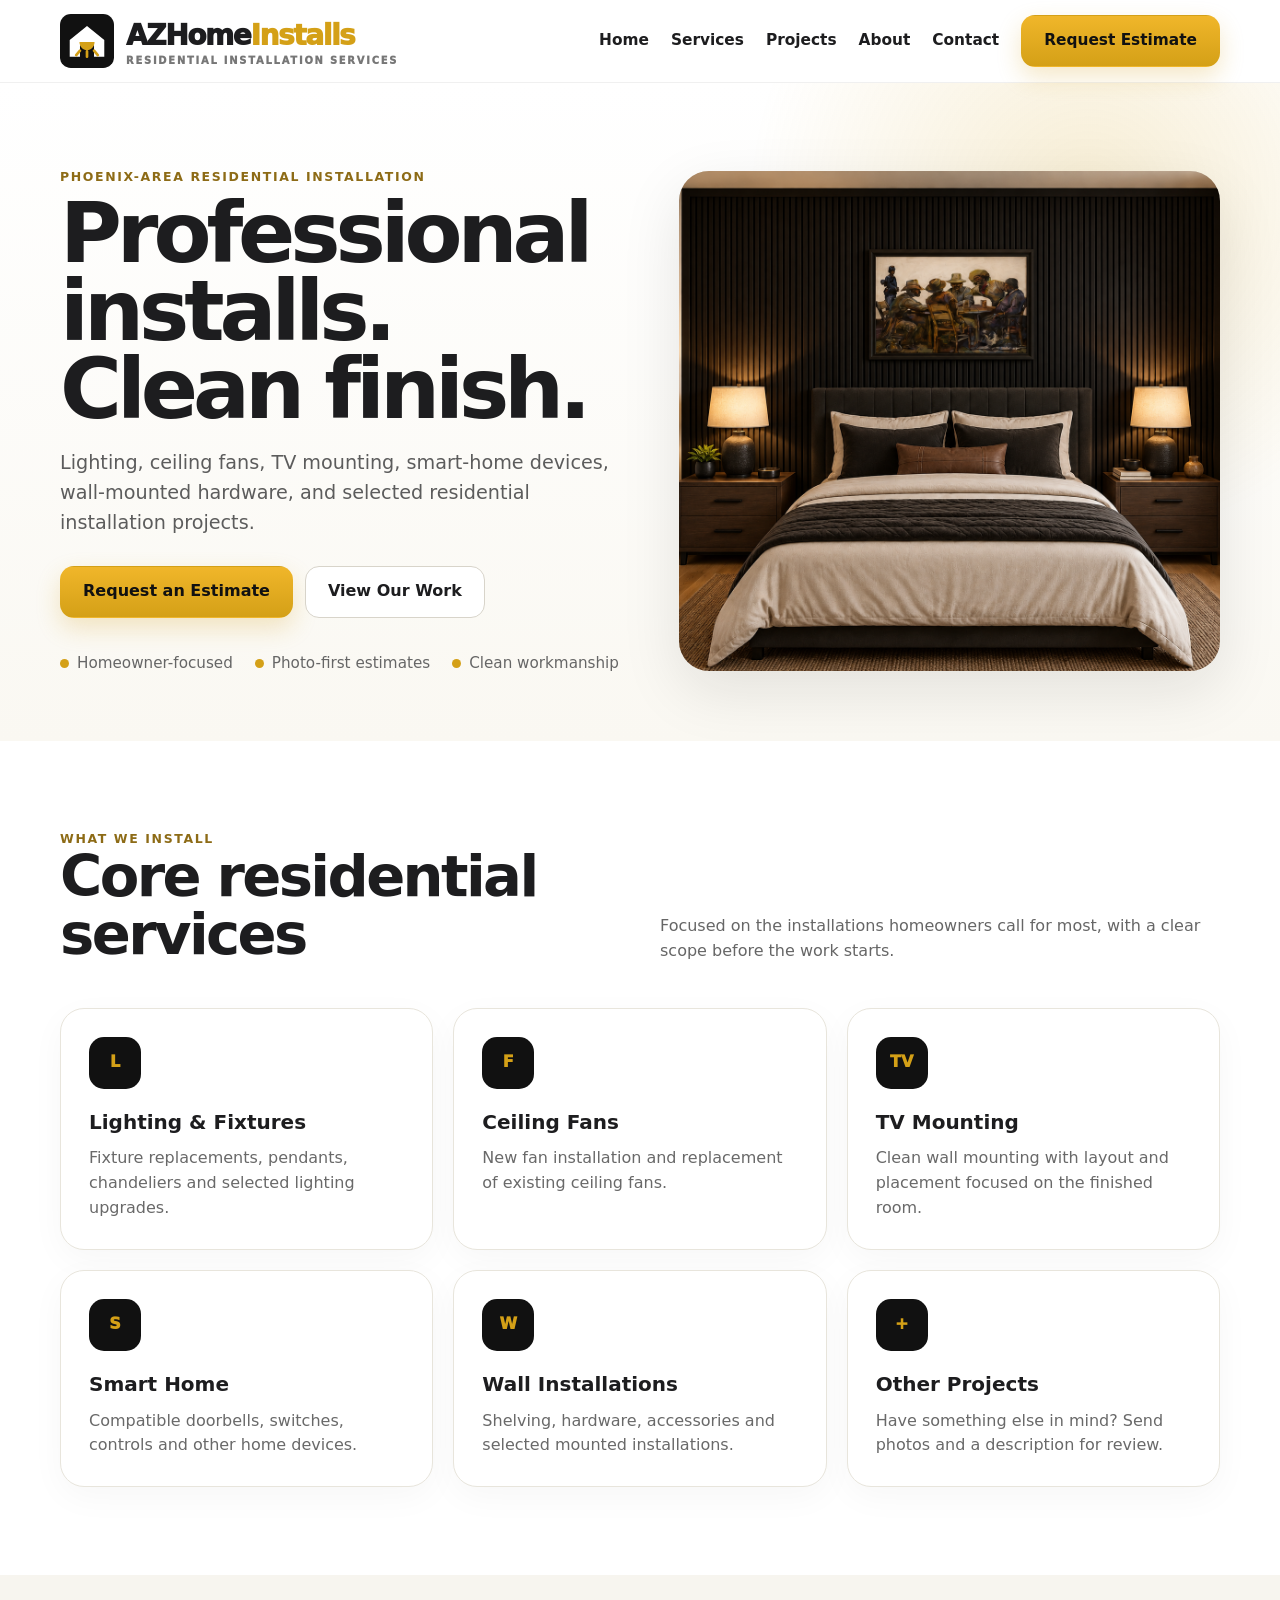
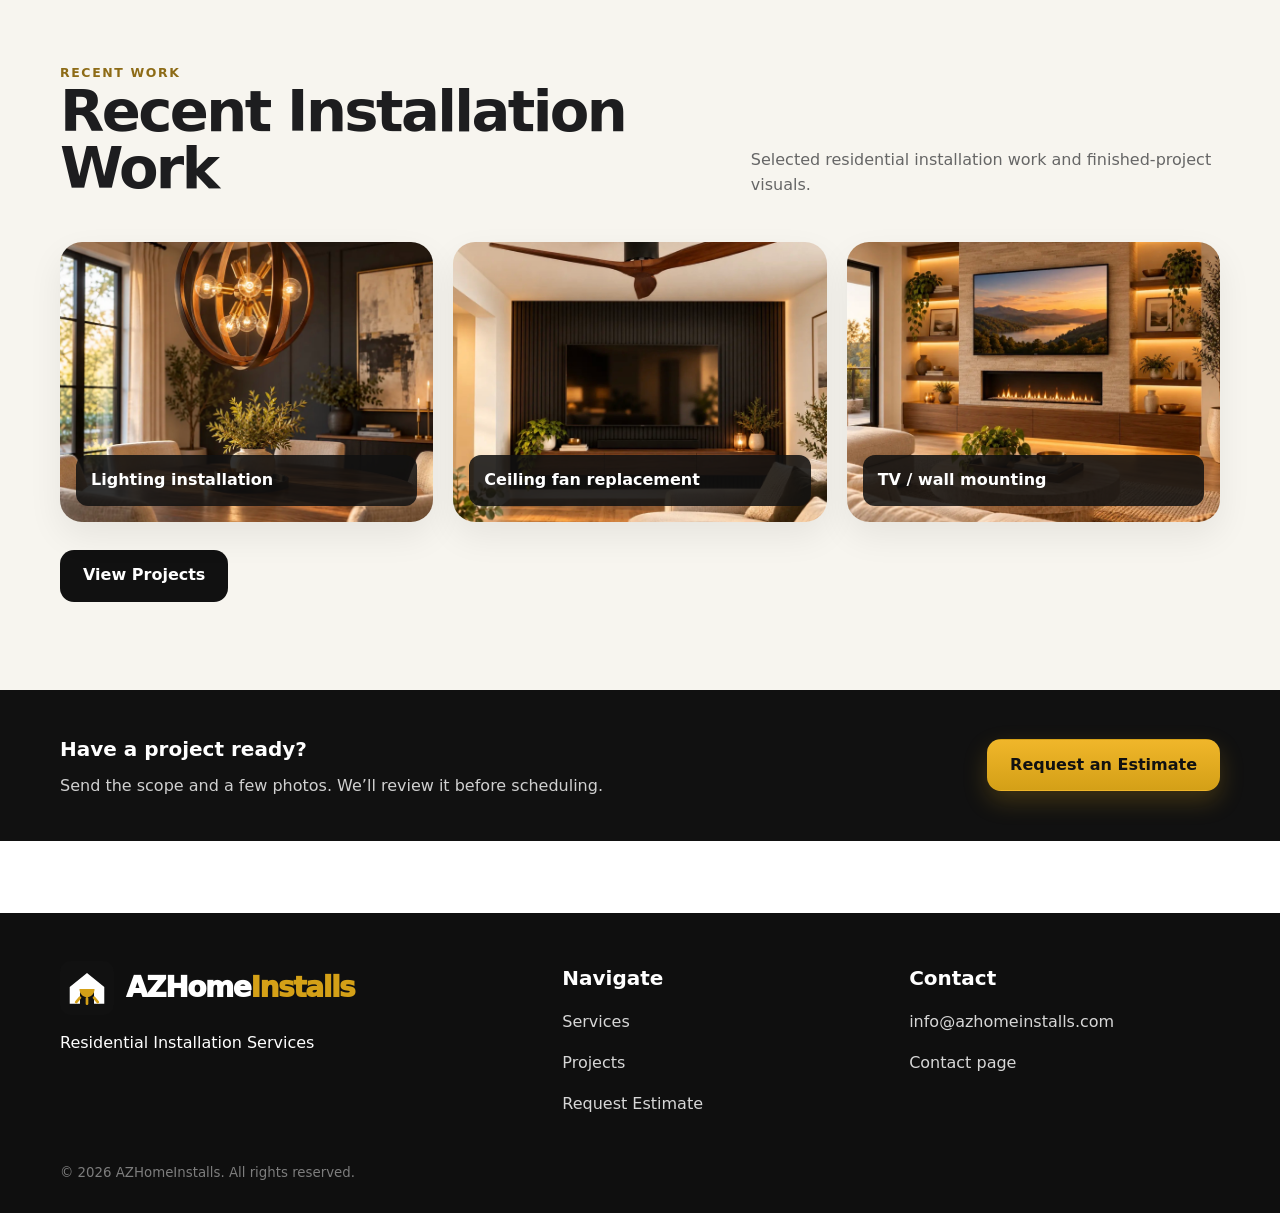
==== index.html @ bbfa2167 "Add social sharing metadata to index.html" ====
<!doctype html><html lang="en"><head><base href="/"><meta charset="utf-8"><meta name="viewport" content="width=device-width,initial-scale=1"><meta name="theme-color" content="#111111"><title>AZHomeInstalls | Residential Installation Services</title><meta name="description" content="Professional residential installation services in the Phoenix area, including lighting, ceiling fans, TV mounting, smart-home devices, wall-mounted hardware, and selected home upgrades."><link rel="canonical" href="https://azhomeinstalls.com/"><link rel="icon" href="assets/icon.svg" type="image/svg+xml"><link rel="stylesheet" href="css/style.css"><meta property="og:site_name" content="AZHomeInstalls"><meta property="og:type" content="website"><meta property="og:title" content="AZHomeInstalls | Residential Installation Services"><meta property="og:description" content="Professional residential installation services in the Phoenix area, including lighting, ceiling fans, TV mounting, smart-home devices, wall-mounted hardware, and selected home upgrades."><meta property="og:url" content="https://azhomeinstalls.com/"><meta property="og:image" content="https://self-defi.github.io/AZHomeInstalls/assets/brand-share.png"><meta property="og:image:secure_url" content="https://self-defi.github.io/AZHomeInstalls/assets/brand-share.png"><meta property="og:image:type" content="image/png"><meta property="og:image:width" content="1200"><meta property="og:image:height" content="630"><meta property="og:image:alt" content="AZHomeInstalls residential installation services"><meta name="twitter:card" content="summary_large_image"><meta name="twitter:title" content="AZHomeInstalls | Residential Installation Services"><meta name="twitter:description" content="Professional residential installation services in the Phoenix area, including lighting, ceiling fans, TV mounting, smart-home devices, wall-mounted hardware, and selected home upgrades."><meta name="twitter:image" content="https://self-defi.github.io/AZHomeInstalls/assets/brand-share.png"><meta name="twitter:image:alt" content="AZHomeInstalls residential installation services"></head><body><header class="site-header"><div class="container nav"><a class="brand" href=""><img src="assets/icon.svg" alt=""><span>AZHome<span class="gold">Installs</span><small class="brand-sub">Residential Installation Services</small></span></a><nav class="nav-links"><a href="">Home</a><a href="services/">Services</a><a href="projects/">Projects</a><a href="about/">About</a><a href="contact/">Contact</a><a class="btn btn-primary" href="estimate/">Request Estimate</a></nav><a class="mobile-menu" href="go/">MENU</a></div></header><main>
<section class="hero"><div class="container hero-grid"><div><div class="eyebrow">Phoenix-area residential installation</div><h1>Professional installs. Clean finish.</h1><p class="lead">Lighting, ceiling fans, TV mounting, smart-home devices, wall-mounted hardware, and selected residential installation projects.</p><div class="hero-actions"><a class="btn btn-primary" href="estimate/">Request an Estimate</a><a class="btn btn-outline" href="projects/">View Our Work</a></div><div class="trust-row"><span class="trust-item"><span class="trust-dot"></span>Homeowner-focused</span><span class="trust-item"><span class="trust-dot"></span>Photo-first estimates</span><span class="trust-item"><span class="trust-dot"></span>Clean workmanship</span></div></div><div class="hero-photo-wrap"><img class="hero-photo" src="assets/hero-bedroom.png" alt="Remodeled bedroom by AZHomeInstalls"></div></div></section>
<section class="section"><div class="container"><div class="section-head"><div><div class="eyebrow">What we install</div><h2>Core residential services</h2></div><p>Focused on the installations homeowners call for most, with a clear scope before the work starts.</p></div><div class="grid-3"><div class="card"><div class="service-icon">L</div><h3>Lighting & Fixtures</h3><p>Fixture replacements, pendants, chandeliers and selected lighting upgrades.</p></div><div class="card"><div class="service-icon">F</div><h3>Ceiling Fans</h3><p>New fan installation and replacement of existing ceiling fans.</p></div><div class="card"><div class="service-icon">TV</div><h3>TV Mounting</h3><p>Clean wall mounting with layout and placement focused on the finished room.</p></div><div class="card"><div class="service-icon">S</div><h3>Smart Home</h3><p>Compatible doorbells, switches, controls and other home devices.</p></div><div class="card"><div class="service-icon">W</div><h3>Wall Installations</h3><p>Shelving, hardware, accessories and selected mounted installations.</p></div><div class="card"><div class="service-icon">+</div><h3>Other Projects</h3><p>Have something else in mind? Send photos and a description for review.</p></div></div></div></section>
<section class="section section-soft"><div class="container"><div class="section-head"><div><div class="eyebrow">Recent work</div><h2>Recent Installation Work</h2></div><p>Selected residential installation work and finished-project visuals.</p></div><div class="project-grid"><div class="project project-lighting" data-label="Lighting installation"></div><div class="project project-fan" data-label="Ceiling fan replacement"></div><div class="project project-tv" data-label="TV / wall mounting"></div></div><div class="hero-actions"><a class="btn btn-dark" href="projects/">View Projects</a></div></div></section>
<section class="band"><div class="container band-row"><div><h3>Have a project ready?</h3><p>Send the scope and a few photos. We’ll review it before scheduling.</p></div><a class="btn btn-primary" href="estimate/">Request an Estimate</a></div></section></main><footer class="footer"><div class="container"><div class="footer-grid"><div><div class="brand"><img src="assets/icon.svg" alt=""><span>AZHome<span class="gold">Installs</span></span></div><p>Residential Installation Services</p></div><div><h3>Navigate</h3><p><a href="services/">Services</a></p><p><a href="projects/">Projects</a></p><p><a href="estimate/">Request Estimate</a></p></div><div><h3>Contact</h3><p><a href="mailto:info@azhomeinstalls.com">info@azhomeinstalls.com</a></p><p><a href="contact/">Contact page</a></p></div></div><small>© <span data-year></span> AZHomeInstalls. All rights reserved.</small></div></footer><script src="js/main.js"></script></body></html>
---- css/style.css ----
:root{
  --black:#111111;--gold:#D4A017;--gold2:#F0B62A;--white:#fff;--ink:#1d1d1f;--muted:#676767;--line:#e8e5dc;--soft:#f7f5ef;
  --shadow:0 20px 60px rgba(17,17,17,.10);--radius:24px
}
*{box-sizing:border-box}
html{scroll-behavior:smooth}
body{margin:0;font-family:Inter,ui-sans-serif,system-ui,-apple-system,BlinkMacSystemFont,"Segoe UI",sans-serif;color:var(--ink);background:#fff;line-height:1.55}
a{text-decoration:none;color:inherit}img{max-width:100%;display:block}.container{width:min(1160px,calc(100% - 36px));margin:auto}
.site-header{position:sticky;top:0;z-index:50;background:rgba(255,255,255,.94);backdrop-filter:blur(16px);border-bottom:1px solid rgba(0,0,0,.06)}
.nav{min-height:82px;display:flex;align-items:center;justify-content:space-between;gap:24px}
.brand{display:flex;align-items:center;gap:12px;font-weight:950;font-size:1.75rem;letter-spacing:-.05em}
.brand img{width:54px;height:54px}.gold{color:var(--gold)}
.brand-sub{display:block;font-size:.62rem;letter-spacing:.18em;text-transform:uppercase;color:#777;margin-top:-4px}
.nav-links{display:flex;align-items:center;gap:22px;font-weight:750;font-size:.96rem}
.nav-links a{transition:.18s ease}.nav-links a:hover{color:#9c7410}
.btn{display:inline-flex;align-items:center;justify-content:center;gap:8px;min-height:52px;padding:0 22px;border-radius:14px;font-weight:850;border:1px solid transparent;transition:.2s ease}
.btn:hover{transform:translateY(-1px)}.btn-primary{background:linear-gradient(180deg,var(--gold2),var(--gold));color:#111;box-shadow:0 10px 25px rgba(212,160,23,.24)}
.btn-dark{background:#111;color:#fff}.btn-outline{border-color:#d8d4ca;background:#fff}.mobile-menu{display:none;font-weight:900}
.hero{padding:84px 0 66px;overflow:hidden;background:
radial-gradient(circle at 85% 18%,rgba(212,160,23,.18),transparent 28%),
linear-gradient(180deg,#fff 0%,#faf8f2 100%)}
.hero-grid{display:grid;grid-template-columns:1.02fr .98fr;gap:56px;align-items:center}
.eyebrow{font-weight:900;letter-spacing:.13em;text-transform:uppercase;color:#8d6b16;font-size:.78rem}
h1{font-size:clamp(3rem,6.6vw,6rem);line-height:.92;letter-spacing:-.06em;margin:.55rem 0 1.25rem}
h2{font-size:clamp(2rem,4.5vw,3.6rem);line-height:1;letter-spacing:-.045em;margin:0 0 1rem}
h3{font-size:1.25rem;margin:.15rem 0 .55rem}
.lead{font-size:1.2rem;color:#5c5c5c;max-width:670px}
.hero-actions{display:flex;gap:12px;flex-wrap:wrap;margin-top:28px}
.trust-row{display:flex;gap:22px;flex-wrap:wrap;margin-top:34px;color:#666;font-size:.95rem}
.trust-item{display:flex;gap:8px;align-items:center}.trust-dot{width:9px;height:9px;border-radius:50%;background:var(--gold)}

.section{padding:88px 0}.section-soft{background:var(--soft)}
.section-head{display:flex;justify-content:space-between;align-items:end;gap:30px;margin-bottom:28px}.section-head p{max-width:560px;color:#666}
.grid-3{display:grid;grid-template-columns:repeat(3,1fr);gap:20px}
.card{border:1px solid var(--line);border-radius:var(--radius);padding:28px;background:#fff;box-shadow:0 10px 35px rgba(0,0,0,.035);transition:.2s ease}
.card:hover{transform:translateY(-3px);box-shadow:0 16px 40px rgba(0,0,0,.07)}.card p{color:#696969;margin:.2rem 0 0}
.service-icon{width:52px;height:52px;border-radius:15px;background:#111;color:var(--gold);display:grid;place-items:center;font-size:1rem;font-weight:950;margin-bottom:18px}
.project-grid{display:grid;grid-template-columns:repeat(3,1fr);gap:20px}
.project{aspect-ratio:4/3;border-radius:22px;overflow:hidden;position:relative;background:linear-gradient(145deg,#ddd8ca,#bdb7a7);background-size:cover;background-position:center;box-shadow:0 14px 35px rgba(0,0,0,.07)}

.project:after{content:attr(data-label);position:absolute;left:16px;right:16px;bottom:16px;background:rgba(17,17,17,.86);color:#fff;padding:13px 15px;border-radius:12px;font-weight:850}
.band{background:#111;color:#fff;padding:42px 0}.band-row{display:flex;align-items:center;justify-content:space-between;gap:20px}.band p{color:#d0d0d0;margin:.3rem 0 0}
.page-hero{padding:68px 0 46px;background:linear-gradient(180deg,#faf8f2,#fff)}.page-hero h1{font-size:clamp(2.7rem,5.6vw,5rem)}
.split{display:grid;grid-template-columns:1fr 1fr;gap:44px}
.form{display:grid;grid-template-columns:1fr 1fr;gap:16px}.form .full{grid-column:1/-1}
label{font-weight:800}input,select,textarea{width:100%;margin-top:7px;border:1px solid #d9d5cc;border-radius:13px;padding:14px 15px;font:inherit;background:#fff}
textarea{min-height:150px}.form-note{font-size:.9rem;color:#777}
.footer{background:#0f0f0f;color:#fff;padding:48px 0 30px;margin-top:72px}.footer-grid{display:grid;grid-template-columns:1.2fr .8fr .8fr;gap:36px}.footer a{color:#d7d7d7}.footer small{display:block;color:#7d7d7d;margin-top:30px}
.qr-shell{min-height:100vh;background:radial-gradient(circle at top,#2a2416,#111 46%);color:#fff;padding:34px 0}.qr-card{width:min(560px,calc(100% - 28px));margin:auto;background:#fff;color:#111;border-radius:28px;padding:28px;box-shadow:0 26px 80px rgba(0,0,0,.3)}
.qr-card h1{font-size:2.25rem;line-height:1.02;text-align:center;margin-bottom:.6rem}.qr-card .lead{text-align:center;font-size:1rem}.qr-actions{display:grid;gap:12px;margin-top:24px}.qr-actions a{min-height:60px}
@media(max-width:900px){.nav-links{display:none}.mobile-menu{display:block}.hero-grid,.split,.footer-grid{grid-template-columns:1fr}.grid-3,.project-grid{grid-template-columns:1fr 1fr}.hero{padding-top:48px}.hero-visual{min-height:390px}.section-head{display:block}}
@media(max-width:580px){.grid-3,.project-grid,.form{grid-template-columns:1fr}.form .full{grid-column:auto}.container{width:min(100% - 22px,1160px)}.nav{min-height:70px}.brand{font-size:1.28rem}.brand img{width:44px;height:44px}.hero{padding:42px 0}.hero-visual{min-height:340px}.section{padding:60px 0}.band-row{flex-direction:column;align-items:flex-start}.hero-actions .btn{width:100%}}
.project.project-lighting{background-image:url("../assets/projects/lighting-fixture.png")}
.project.project-fan{background-image:url("../assets/projects/ceiling-fan.jpg")}
.project.project-tv{background-image:url("../assets/projects/tv-wall-mount.jpg")}
.project.project-smart{background-image:url("../assets/projects/smart-home.jpg")}
.project.project-hardware{background-image:url("../assets/projects/hardware-installation.png")}
.project.project-residential{background-image:url("../assets/projects/residential-upgrade.png")}

.hero-photo-wrap{min-height:500px;border-radius:30px;overflow:hidden;box-shadow:var(--shadow);background:#e9e4d9}
.hero-photo{width:100%;height:100%;min-height:500px;object-fit:cover;object-position:center;display:block}
@media(max-width:900px){.hero-photo-wrap,.hero-photo{min-height:390px}}
@media(max-width:580px){.hero-photo-wrap,.hero-photo{min-height:320px}.hero-photo{object-position:center 42%}}

.form-status{margin-top:14px;font-weight:750;min-height:1.5em}
.form-status.success{color:#246b3a}
.form-status.error{color:#a02b2b}
button:disabled{opacity:.65;cursor:not-allowed;transform:none!important}
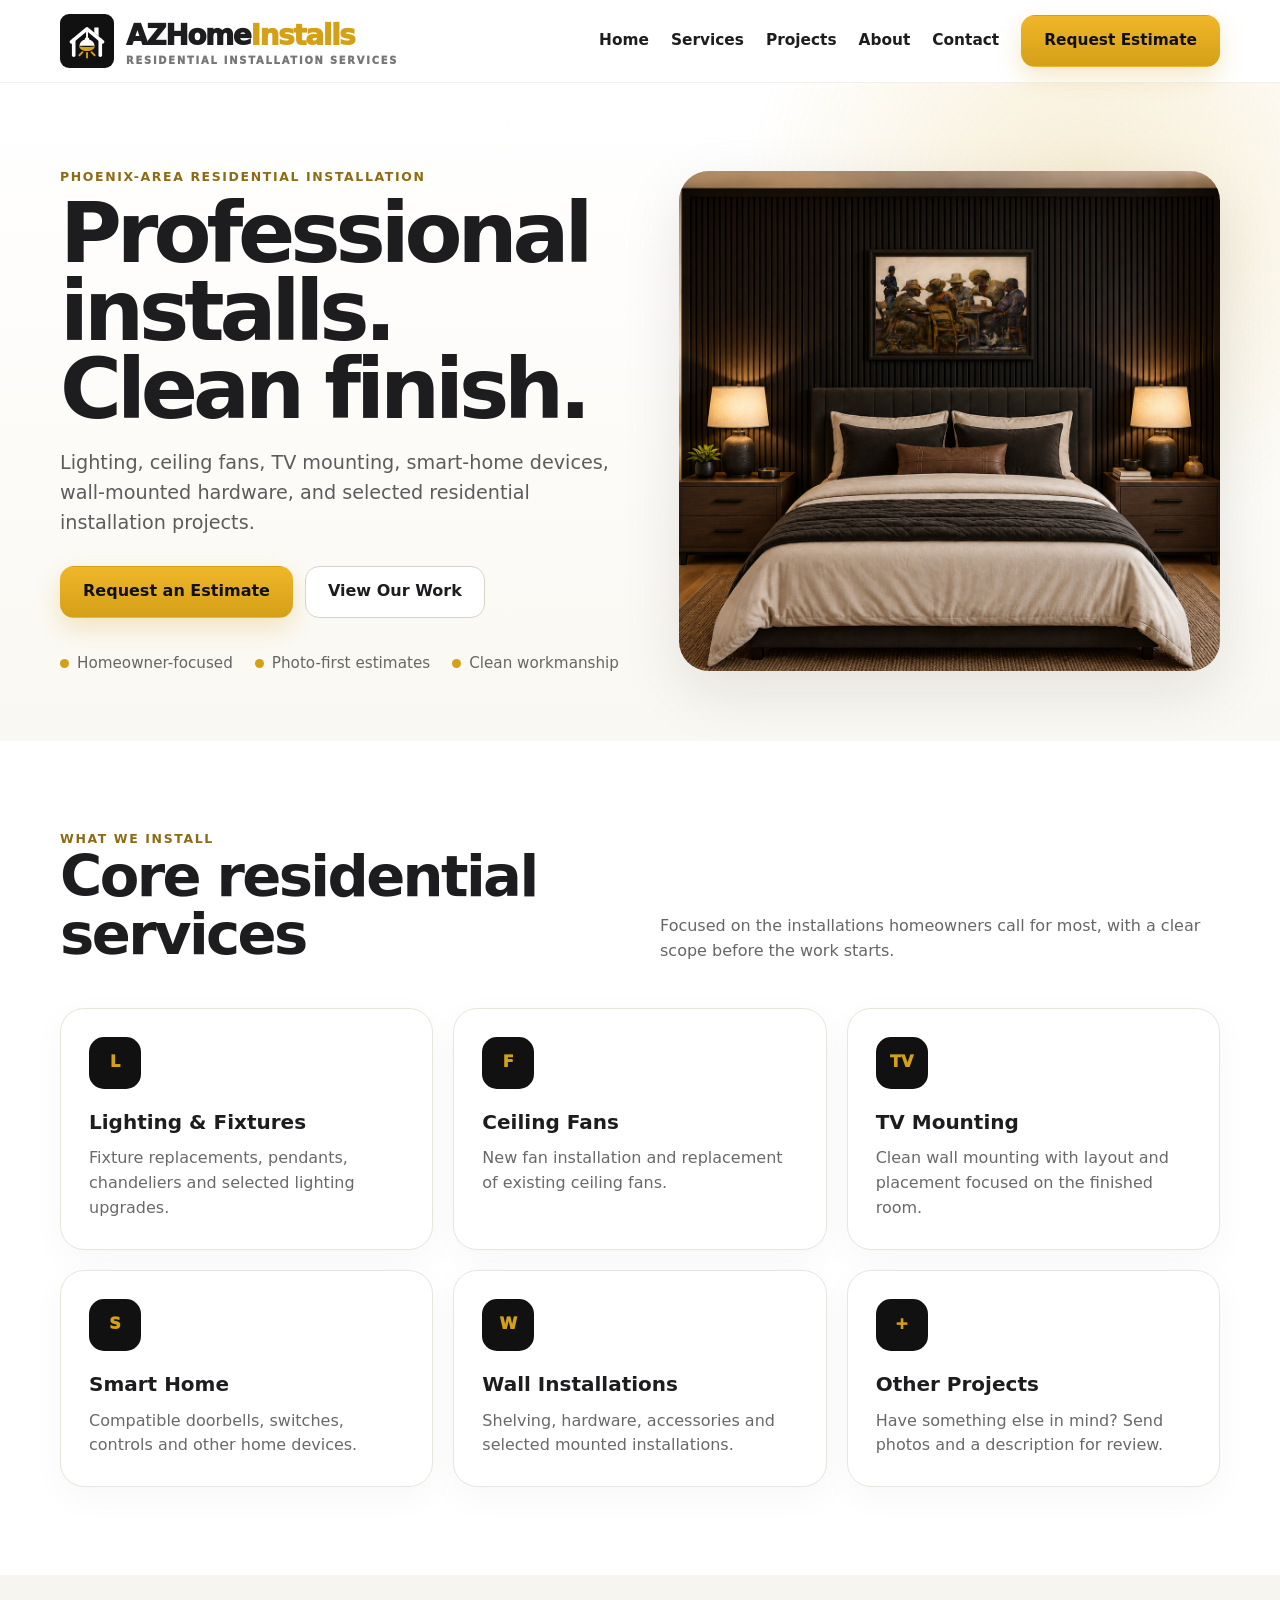
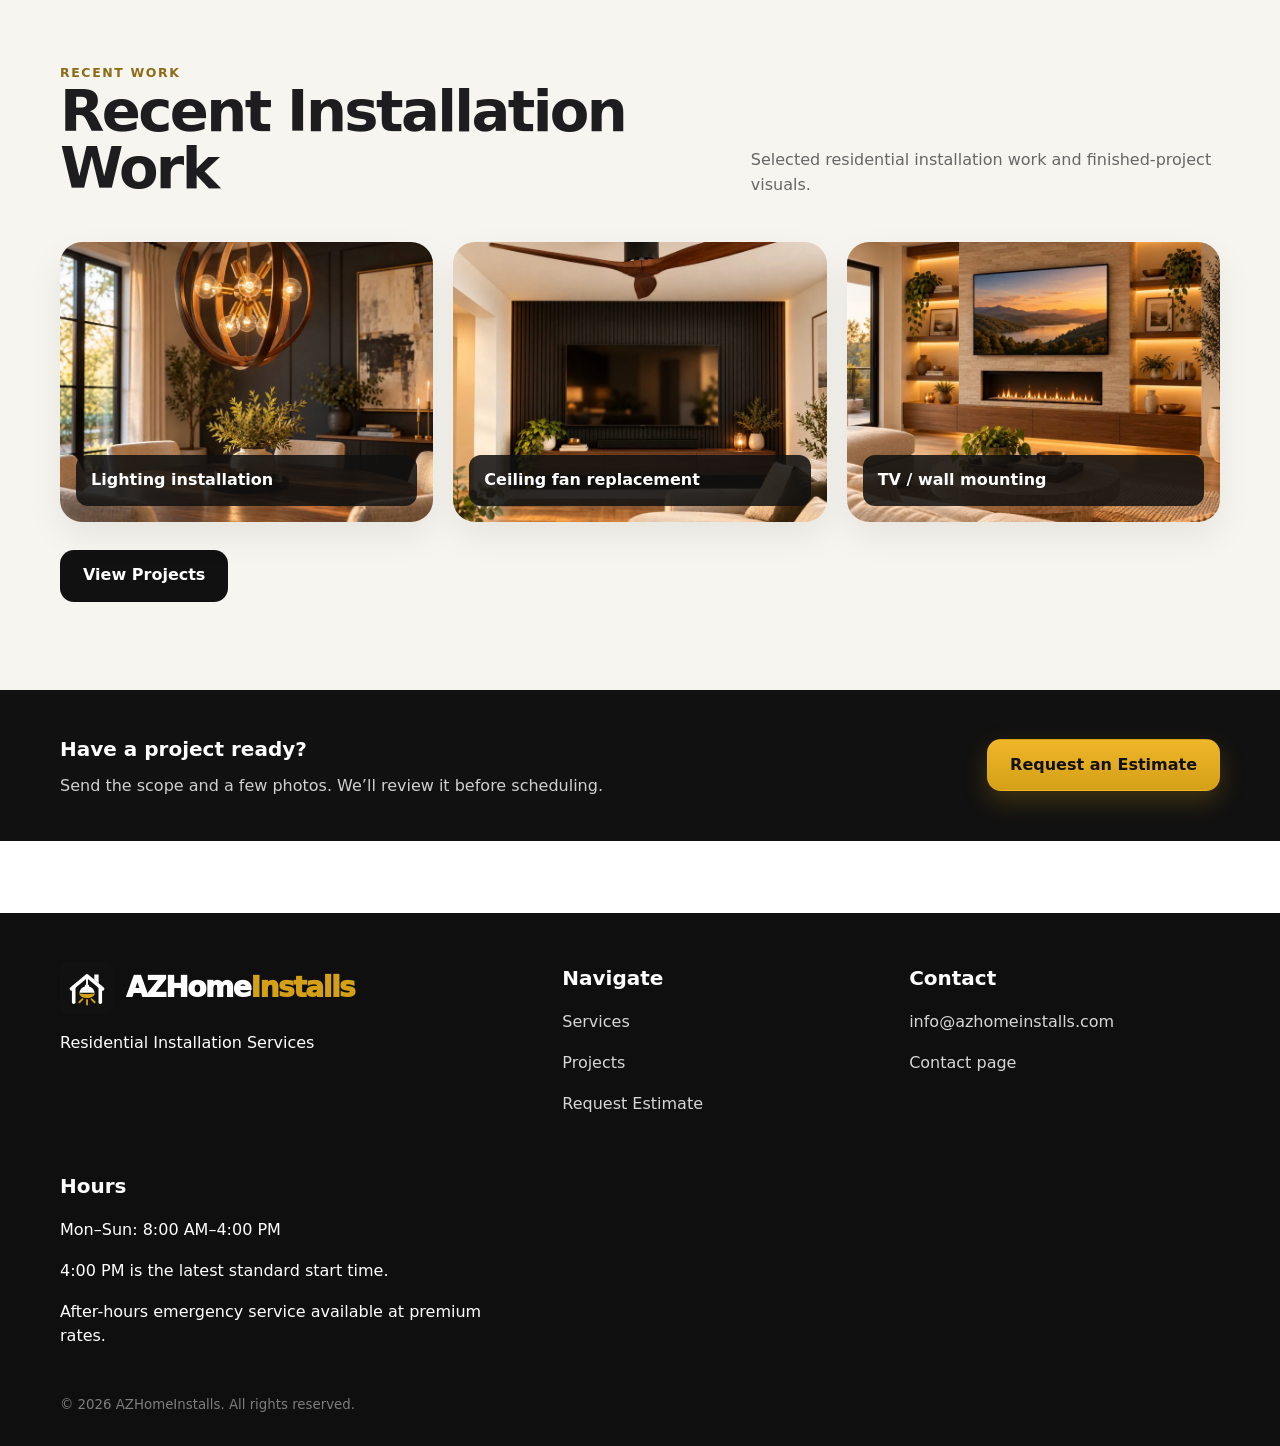
==== commit 461fc774: "Add business hours and after-hours note to footer" ====
--- a/index.html
+++ b/index.html
@@ -2,4 +2,4 @@
 <section class="hero"><div class="container hero-grid"><div><div class="eyebrow">Phoenix-area residential installation</div><h1>Professional installs. Clean finish.</h1><p class="lead">Lighting, ceiling fans, TV mounting, smart-home devices, wall-mounted hardware, and selected residential installation projects.</p><div class="hero-actions"><a class="btn btn-primary" href="estimate/">Request an Estimate</a><a class="btn btn-outline" href="projects/">View Our Work</a></div><div class="trust-row"><span class="trust-item"><span class="trust-dot"></span>Homeowner-focused</span><span class="trust-item"><span class="trust-dot"></span>Photo-first estimates</span><span class="trust-item"><span class="trust-dot"></span>Clean workmanship</span></div></div><div class="hero-photo-wrap"><img class="hero-photo" src="assets/hero-bedroom.png" alt="Remodeled bedroom by AZHomeInstalls"></div></div></section>
 <section class="section"><div class="container"><div class="section-head"><div><div class="eyebrow">What we install</div><h2>Core residential services</h2></div><p>Focused on the installations homeowners call for most, with a clear scope before the work starts.</p></div><div class="grid-3"><div class="card"><div class="service-icon">L</div><h3>Lighting & Fixtures</h3><p>Fixture replacements, pendants, chandeliers and selected lighting upgrades.</p></div><div class="card"><div class="service-icon">F</div><h3>Ceiling Fans</h3><p>New fan installation and replacement of existing ceiling fans.</p></div><div class="card"><div class="service-icon">TV</div><h3>TV Mounting</h3><p>Clean wall mounting with layout and placement focused on the finished room.</p></div><div class="card"><div class="service-icon">S</div><h3>Smart Home</h3><p>Compatible doorbells, switches, controls and other home devices.</p></div><div class="card"><div class="service-icon">W</div><h3>Wall Installations</h3><p>Shelving, hardware, accessories and selected mounted installations.</p></div><div class="card"><div class="service-icon">+</div><h3>Other Projects</h3><p>Have something else in mind? Send photos and a description for review.</p></div></div></div></section>
 <section class="section section-soft"><div class="container"><div class="section-head"><div><div class="eyebrow">Recent work</div><h2>Recent Installation Work</h2></div><p>Selected residential installation work and finished-project visuals.</p></div><div class="project-grid"><div class="project project-lighting" data-label="Lighting installation"></div><div class="project project-fan" data-label="Ceiling fan replacement"></div><div class="project project-tv" data-label="TV / wall mounting"></div></div><div class="hero-actions"><a class="btn btn-dark" href="projects/">View Projects</a></div></div></section>
-<section class="band"><div class="container band-row"><div><h3>Have a project ready?</h3><p>Send the scope and a few photos. We’ll review it before scheduling.</p></div><a class="btn btn-primary" href="estimate/">Request an Estimate</a></div></section></main><footer class="footer"><div class="container"><div class="footer-grid"><div><div class="brand"><img src="assets/icon.svg" alt=""><span>AZHome<span class="gold">Installs</span></span></div><p>Residential Installation Services</p></div><div><h3>Navigate</h3><p><a href="services/">Services</a></p><p><a href="projects/">Projects</a></p><p><a href="estimate/">Request Estimate</a></p></div><div><h3>Contact</h3><p><a href="mailto:info@azhomeinstalls.com">info@azhomeinstalls.com</a></p><p><a href="contact/">Contact page</a></p></div></div><small>© <span data-year></span> AZHomeInstalls. All rights reserved.</small></div></footer><script src="js/main.js"></script></body></html>+<section class="band"><div class="container band-row"><div><h3>Have a project ready?</h3><p>Send the scope and a few photos. We’ll review it before scheduling.</p></div><a class="btn btn-primary" href="estimate/">Request an Estimate</a></div></section></main><footer class="footer"><div class="container"><div class="footer-grid"><div><div class="brand"><img src="assets/icon.svg" alt=""><span>AZHome<span class="gold">Installs</span></span></div><p>Residential Installation Services</p></div><div><h3>Navigate</h3><p><a href="services/">Services</a></p><p><a href="projects/">Projects</a></p><p><a href="estimate/">Request Estimate</a></p></div><div><h3>Contact</h3><p><a href="mailto:info@azhomeinstalls.com">info@azhomeinstalls.com</a></p><p><a href="contact/">Contact page</a></p></div><div><h3>Hours</h3><p>Mon–Sun: 8:00 AM–4:00 PM</p><p>4:00 PM is the latest standard start time.</p><p>After-hours emergency service available at premium rates.</p></div></div><small>© <span data-year></span> AZHomeInstalls. All rights reserved.</small></div></footer><script src="js/main.js"></script></body></html>
--- a/css/style.css
+++ b/css/style.css
@@ -66,3 +66,15 @@
 .form-status.success{color:#246b3a}
 .form-status.error{color:#a02b2b}
 button:disabled{opacity:.65;cursor:not-allowed;transform:none!important}
+
+.hp-field{position:absolute!important;left:-9999px!important;width:1px!important;height:1px!important;opacity:0!important}
+.upload-panel{border:1px solid var(--line);border-radius:18px;padding:20px;background:var(--soft)}
+.upload-panel>strong{font-size:1.05rem}
+.upload-panel label{display:block;margin-top:12px}
+.upload-panel input[type=file]{background:#fff}
+.consent-row{display:flex;gap:12px;align-items:flex-start;border-top:1px solid var(--line);padding-top:18px}
+.consent-row input[type=checkbox]{width:20px;height:20px;min-width:20px;margin:2px 0 0}
+.consent-row span{font-weight:600;color:#555}
+.form-submit-row{display:flex;align-items:center;gap:18px;flex-wrap:wrap}
+.form-submit-row .form-note{margin:0}
+@media(max-width:580px){.form-submit-row .btn{width:100%}}
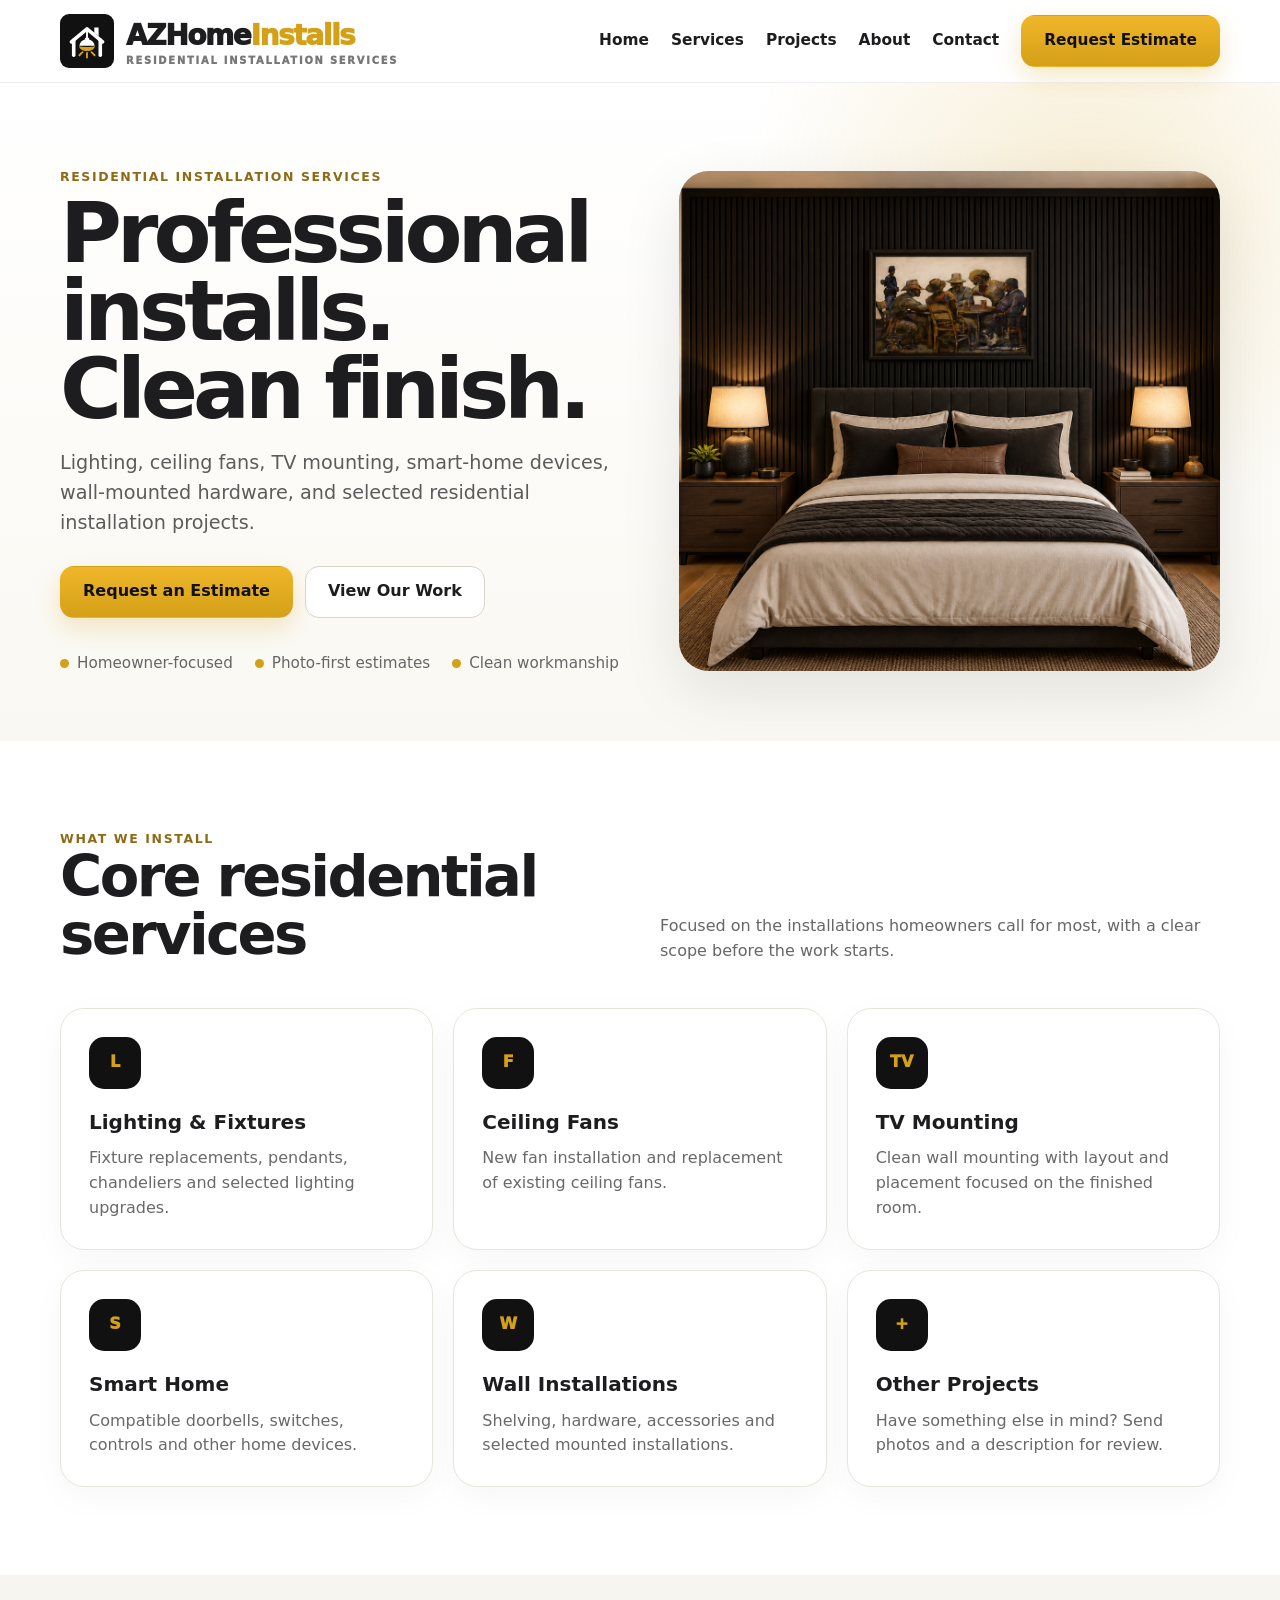
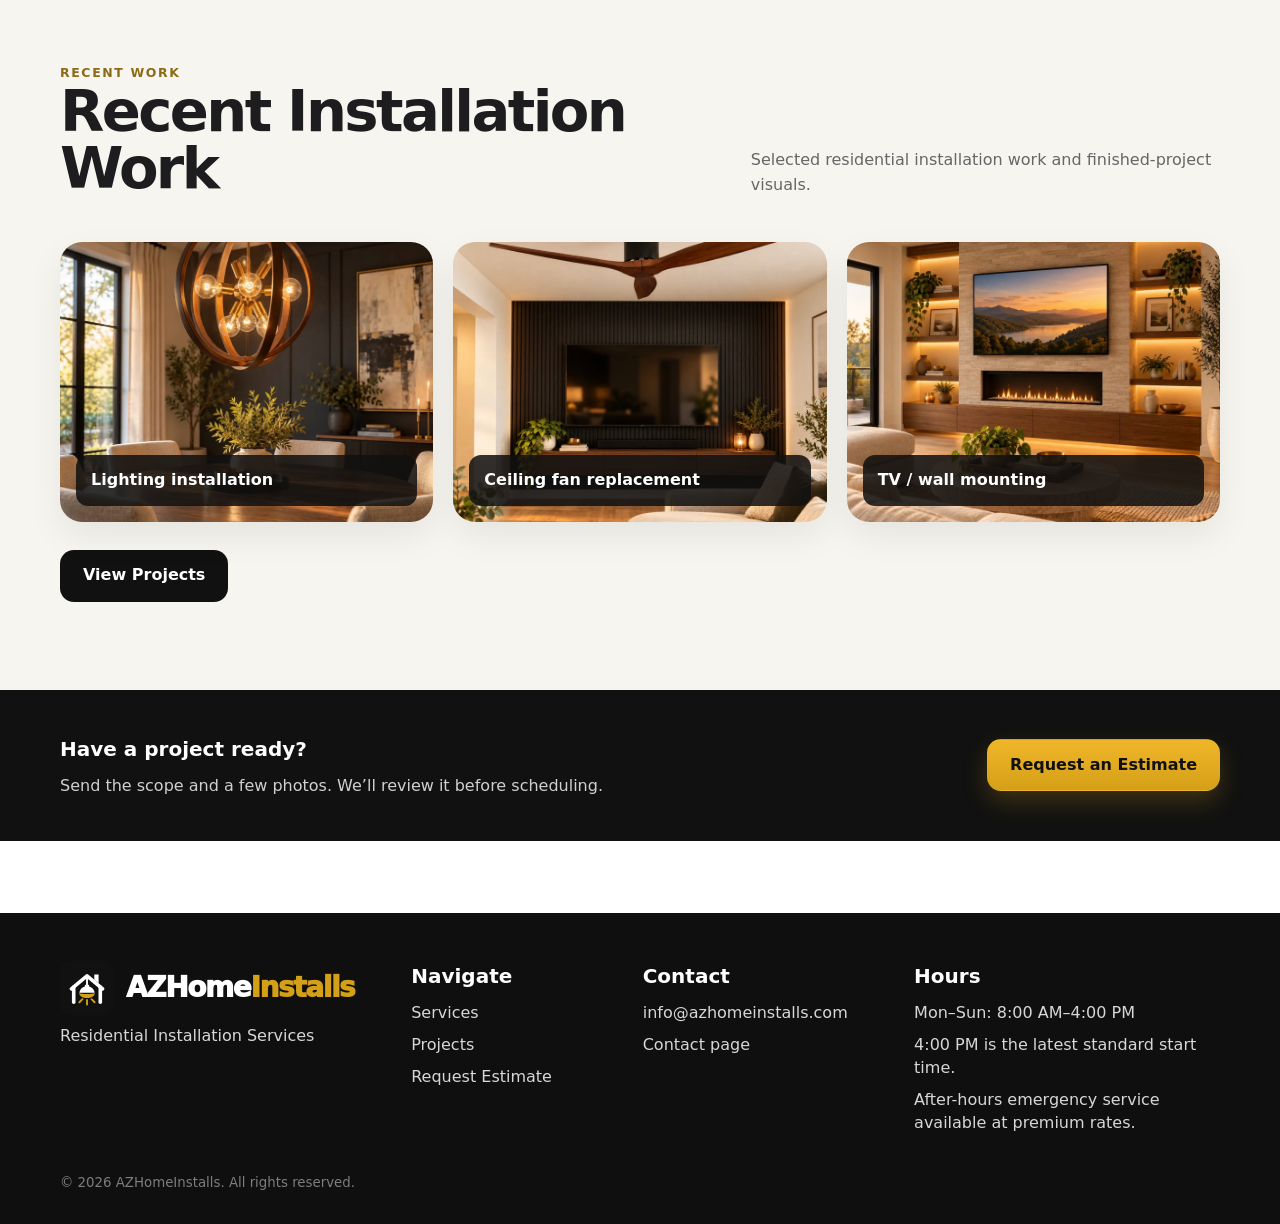
==== commit 4d2111a0: "Remove Phoenix-area wording from homepage" ====
--- a/index.html
+++ b/index.html
@@ -1,5 +1,5 @@
-<!doctype html><html lang="en"><head><base href="/"><meta charset="utf-8"><meta name="viewport" content="width=device-width,initial-scale=1"><meta name="theme-color" content="#111111"><title>AZHomeInstalls | Residential Installation Services</title><meta name="description" content="Professional residential installation services in the Phoenix area, including lighting, ceiling fans, TV mounting, smart-home devices, wall-mounted hardware, and selected home upgrades."><link rel="canonical" href="https://azhomeinstalls.com/"><link rel="icon" href="assets/icon.svg" type="image/svg+xml"><link rel="stylesheet" href="css/style.css"><meta property="og:site_name" content="AZHomeInstalls"><meta property="og:type" content="website"><meta property="og:title" content="AZHomeInstalls | Residential Installation Services"><meta property="og:description" content="Professional residential installation services in the Phoenix area, including lighting, ceiling fans, TV mounting, smart-home devices, wall-mounted hardware, and selected home upgrades."><meta property="og:url" content="https://azhomeinstalls.com/"><meta property="og:image" content="https://self-defi.github.io/AZHomeInstalls/assets/brand-share.png"><meta property="og:image:secure_url" content="https://self-defi.github.io/AZHomeInstalls/assets/brand-share.png"><meta property="og:image:type" content="image/png"><meta property="og:image:width" content="1200"><meta property="og:image:height" content="630"><meta property="og:image:alt" content="AZHomeInstalls residential installation services"><meta name="twitter:card" content="summary_large_image"><meta name="twitter:title" content="AZHomeInstalls | Residential Installation Services"><meta name="twitter:description" content="Professional residential installation services in the Phoenix area, including lighting, ceiling fans, TV mounting, smart-home devices, wall-mounted hardware, and selected home upgrades."><meta name="twitter:image" content="https://self-defi.github.io/AZHomeInstalls/assets/brand-share.png"><meta name="twitter:image:alt" content="AZHomeInstalls residential installation services"></head><body><header class="site-header"><div class="container nav"><a class="brand" href=""><img src="assets/icon.svg" alt=""><span>AZHome<span class="gold">Installs</span><small class="brand-sub">Residential Installation Services</small></span></a><nav class="nav-links"><a href="">Home</a><a href="services/">Services</a><a href="projects/">Projects</a><a href="about/">About</a><a href="contact/">Contact</a><a class="btn btn-primary" href="estimate/">Request Estimate</a></nav><a class="mobile-menu" href="go/">MENU</a></div></header><main>
-<section class="hero"><div class="container hero-grid"><div><div class="eyebrow">Phoenix-area residential installation</div><h1>Professional installs. Clean finish.</h1><p class="lead">Lighting, ceiling fans, TV mounting, smart-home devices, wall-mounted hardware, and selected residential installation projects.</p><div class="hero-actions"><a class="btn btn-primary" href="estimate/">Request an Estimate</a><a class="btn btn-outline" href="projects/">View Our Work</a></div><div class="trust-row"><span class="trust-item"><span class="trust-dot"></span>Homeowner-focused</span><span class="trust-item"><span class="trust-dot"></span>Photo-first estimates</span><span class="trust-item"><span class="trust-dot"></span>Clean workmanship</span></div></div><div class="hero-photo-wrap"><img class="hero-photo" src="assets/hero-bedroom.png" alt="Remodeled bedroom by AZHomeInstalls"></div></div></section>
+<!doctype html><html lang="en"><head><base href="/"><meta charset="utf-8"><meta name="viewport" content="width=device-width,initial-scale=1"><meta name="theme-color" content="#111111"><title>AZHomeInstalls | Residential Installation Services</title><meta name="description" content="Professional residential installation services, including lighting, ceiling fans, TV mounting, smart-home devices, wall-mounted hardware, and selected home upgrades."><link rel="canonical" href="https://azhomeinstalls.com/"><link rel="icon" href="assets/icon.svg" type="image/svg+xml"><link rel="stylesheet" href="css/style.css"><meta property="og:site_name" content="AZHomeInstalls"><meta property="og:type" content="website"><meta property="og:title" content="AZHomeInstalls | Residential Installation Services"><meta property="og:description" content="Professional residential installation services in the Phoenix area, including lighting, ceiling fans, TV mounting, smart-home devices, wall-mounted hardware, and selected home upgrades."><meta property="og:url" content="https://azhomeinstalls.com/"><meta property="og:image" content="https://self-defi.github.io/AZHomeInstalls/assets/brand-share.png"><meta property="og:image:secure_url" content="https://self-defi.github.io/AZHomeInstalls/assets/brand-share.png"><meta property="og:image:type" content="image/png"><meta property="og:image:width" content="1200"><meta property="og:image:height" content="630"><meta property="og:image:alt" content="AZHomeInstalls residential installation services"><meta name="twitter:card" content="summary_large_image"><meta name="twitter:title" content="AZHomeInstalls | Residential Installation Services"><meta name="twitter:description" content="Professional residential installation services in the Phoenix area, including lighting, ceiling fans, TV mounting, smart-home devices, wall-mounted hardware, and selected home upgrades."><meta name="twitter:image" content="https://self-defi.github.io/AZHomeInstalls/assets/brand-share.png"><meta name="twitter:image:alt" content="AZHomeInstalls residential installation services"></head><body><header class="site-header"><div class="container nav"><a class="brand" href=""><img src="assets/icon.svg" alt=""><span>AZHome<span class="gold">Installs</span><small class="brand-sub">Residential Installation Services</small></span></a><nav class="nav-links"><a href="">Home</a><a href="services/">Services</a><a href="projects/">Projects</a><a href="about/">About</a><a href="contact/">Contact</a><a class="btn btn-primary" href="estimate/">Request Estimate</a></nav><a class="mobile-menu" href="go/">MENU</a></div></header><main>
+<section class="hero"><div class="container hero-grid"><div><div class="eyebrow">Residential installation services</div><h1>Professional installs. Clean finish.</h1><p class="lead">Lighting, ceiling fans, TV mounting, smart-home devices, wall-mounted hardware, and selected residential installation projects.</p><div class="hero-actions"><a class="btn btn-primary" href="estimate/">Request an Estimate</a><a class="btn btn-outline" href="projects/">View Our Work</a></div><div class="trust-row"><span class="trust-item"><span class="trust-dot"></span>Homeowner-focused</span><span class="trust-item"><span class="trust-dot"></span>Photo-first estimates</span><span class="trust-item"><span class="trust-dot"></span>Clean workmanship</span></div></div><div class="hero-photo-wrap"><img class="hero-photo" src="assets/hero-bedroom.png" alt="Remodeled bedroom by AZHomeInstalls"></div></div></section>
 <section class="section"><div class="container"><div class="section-head"><div><div class="eyebrow">What we install</div><h2>Core residential services</h2></div><p>Focused on the installations homeowners call for most, with a clear scope before the work starts.</p></div><div class="grid-3"><div class="card"><div class="service-icon">L</div><h3>Lighting & Fixtures</h3><p>Fixture replacements, pendants, chandeliers and selected lighting upgrades.</p></div><div class="card"><div class="service-icon">F</div><h3>Ceiling Fans</h3><p>New fan installation and replacement of existing ceiling fans.</p></div><div class="card"><div class="service-icon">TV</div><h3>TV Mounting</h3><p>Clean wall mounting with layout and placement focused on the finished room.</p></div><div class="card"><div class="service-icon">S</div><h3>Smart Home</h3><p>Compatible doorbells, switches, controls and other home devices.</p></div><div class="card"><div class="service-icon">W</div><h3>Wall Installations</h3><p>Shelving, hardware, accessories and selected mounted installations.</p></div><div class="card"><div class="service-icon">+</div><h3>Other Projects</h3><p>Have something else in mind? Send photos and a description for review.</p></div></div></div></section>
 <section class="section section-soft"><div class="container"><div class="section-head"><div><div class="eyebrow">Recent work</div><h2>Recent Installation Work</h2></div><p>Selected residential installation work and finished-project visuals.</p></div><div class="project-grid"><div class="project project-lighting" data-label="Lighting installation"></div><div class="project project-fan" data-label="Ceiling fan replacement"></div><div class="project project-tv" data-label="TV / wall mounting"></div></div><div class="hero-actions"><a class="btn btn-dark" href="projects/">View Projects</a></div></div></section>
 <section class="band"><div class="container band-row"><div><h3>Have a project ready?</h3><p>Send the scope and a few photos. We’ll review it before scheduling.</p></div><a class="btn btn-primary" href="estimate/">Request an Estimate</a></div></section></main><footer class="footer"><div class="container"><div class="footer-grid"><div><div class="brand"><img src="assets/icon.svg" alt=""><span>AZHome<span class="gold">Installs</span></span></div><p>Residential Installation Services</p></div><div><h3>Navigate</h3><p><a href="services/">Services</a></p><p><a href="projects/">Projects</a></p><p><a href="estimate/">Request Estimate</a></p></div><div><h3>Contact</h3><p><a href="mailto:info@azhomeinstalls.com">info@azhomeinstalls.com</a></p><p><a href="contact/">Contact page</a></p></div><div><h3>Hours</h3><p>Mon–Sun: 8:00 AM–4:00 PM</p><p>4:00 PM is the latest standard start time.</p><p>After-hours emergency service available at premium rates.</p></div></div><small>© <span data-year></span> AZHomeInstalls. All rights reserved.</small></div></footer><script src="js/main.js"></script></body></html>
--- a/css/style.css
+++ b/css/style.css
@@ -45,7 +45,7 @@
 .form{display:grid;grid-template-columns:1fr 1fr;gap:16px}.form .full{grid-column:1/-1}
 label{font-weight:800}input,select,textarea{width:100%;margin-top:7px;border:1px solid #d9d5cc;border-radius:13px;padding:14px 15px;font:inherit;background:#fff}
 textarea{min-height:150px}.form-note{font-size:.9rem;color:#777}
-.footer{background:#0f0f0f;color:#fff;padding:48px 0 30px;margin-top:72px}.footer-grid{display:grid;grid-template-columns:1.2fr .8fr .8fr;gap:36px}.footer a{color:#d7d7d7}.footer small{display:block;color:#7d7d7d;margin-top:30px}
+.footer{background:#0f0f0f;color:#fff;padding:48px 0 30px;margin-top:72px}.footer-grid{display:grid;grid-template-columns:1.2fr .75fr .9fr 1.15fr;gap:32px}.footer a{color:#d7d7d7}.footer-grid h3{margin-top:0}.footer-grid p{margin:.55rem 0;line-height:1.45;color:#d7d7d7}.footer small{display:block;color:#7d7d7d;margin-top:30px}
 .qr-shell{min-height:100vh;background:radial-gradient(circle at top,#2a2416,#111 46%);color:#fff;padding:34px 0}.qr-card{width:min(560px,calc(100% - 28px));margin:auto;background:#fff;color:#111;border-radius:28px;padding:28px;box-shadow:0 26px 80px rgba(0,0,0,.3)}
 .qr-card h1{font-size:2.25rem;line-height:1.02;text-align:center;margin-bottom:.6rem}.qr-card .lead{text-align:center;font-size:1rem}.qr-actions{display:grid;gap:12px;margin-top:24px}.qr-actions a{min-height:60px}
 @media(max-width:900px){.nav-links{display:none}.mobile-menu{display:block}.hero-grid,.split,.footer-grid{grid-template-columns:1fr}.grid-3,.project-grid{grid-template-columns:1fr 1fr}.hero{padding-top:48px}.hero-visual{min-height:390px}.section-head{display:block}}
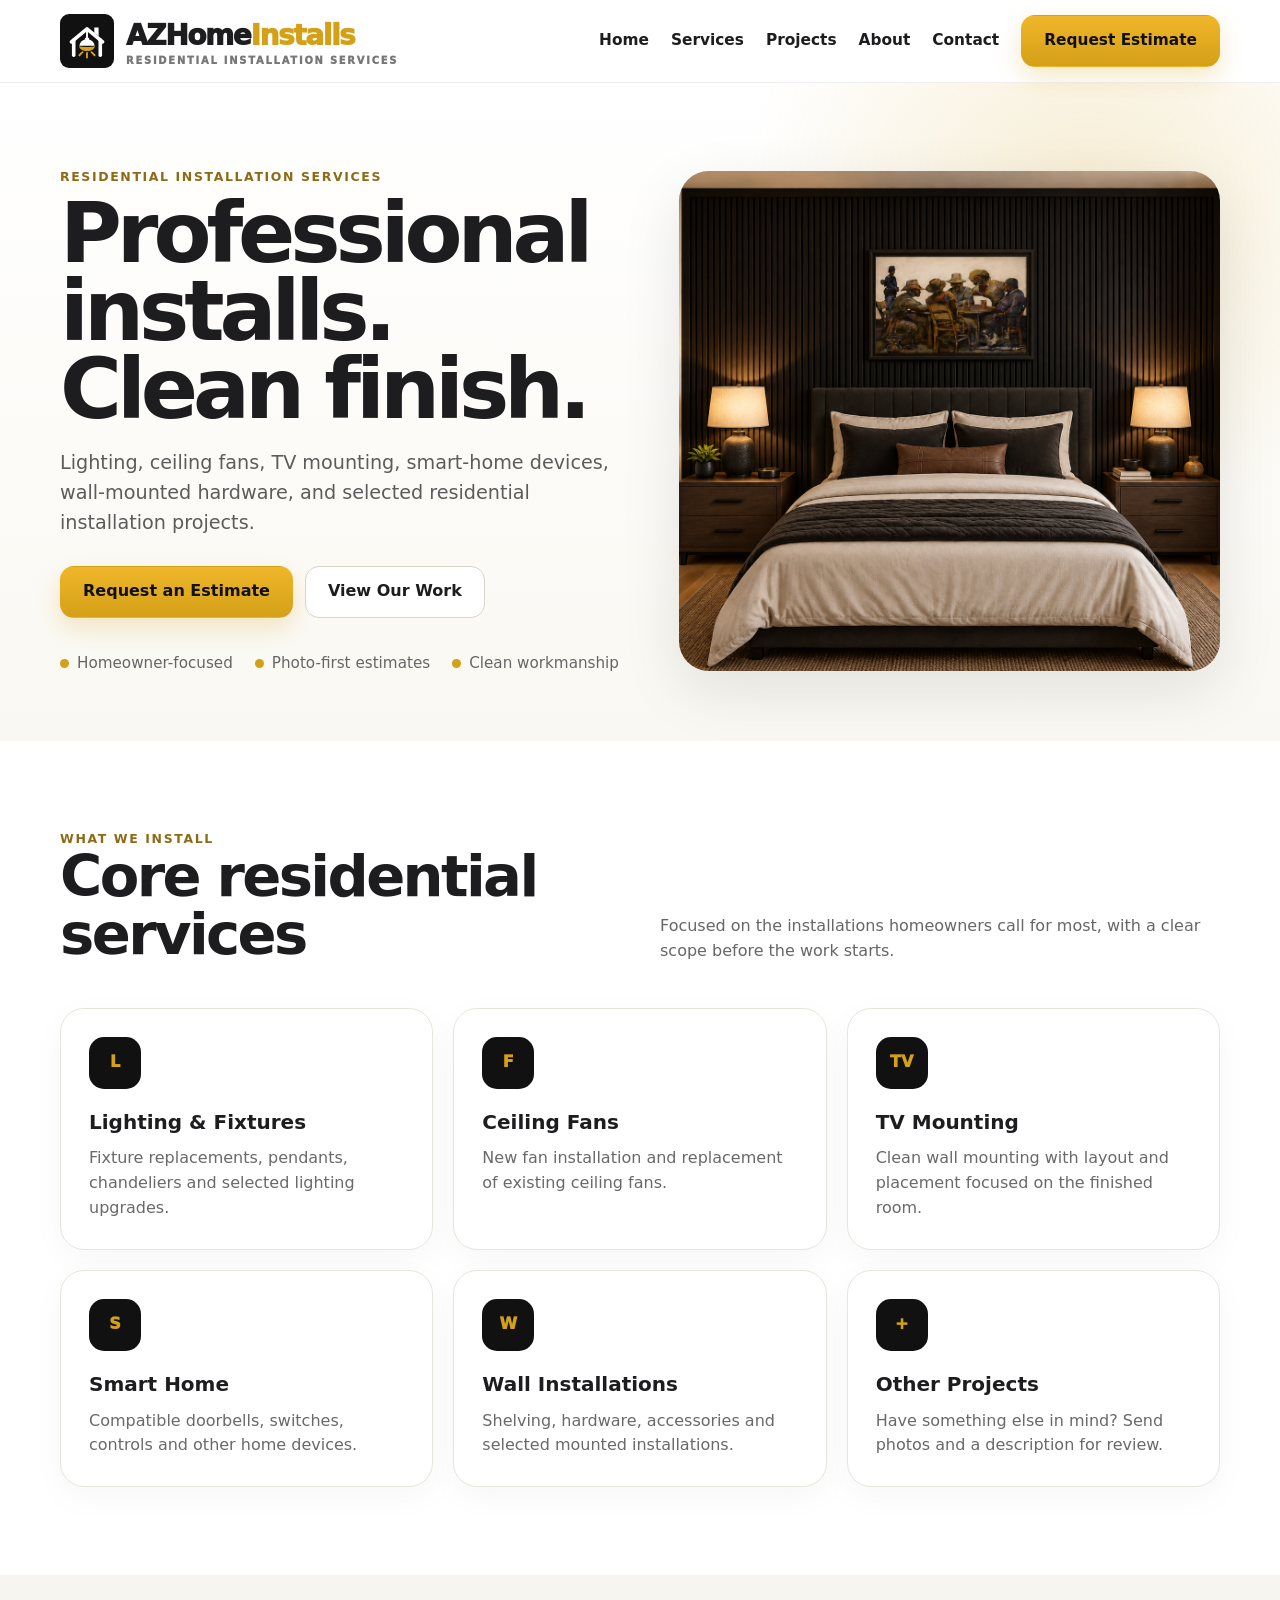
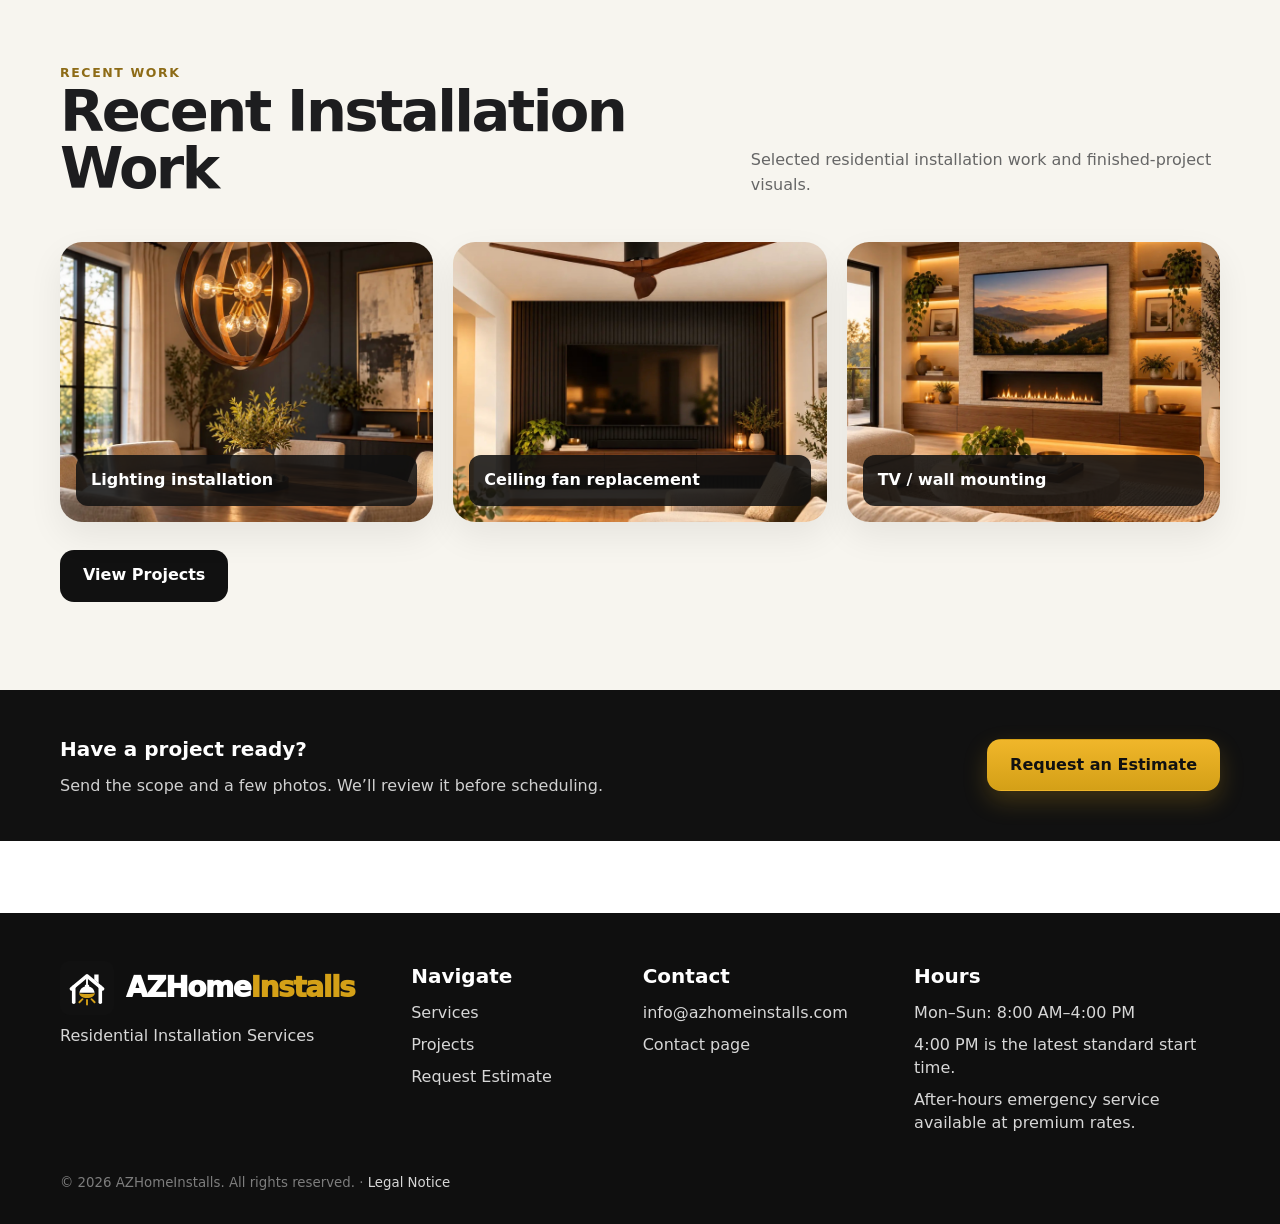
==== commit f9ad531e: "Add Legal Notice footer link" ====
--- a/index.html
+++ b/index.html
@@ -1,5 +1,5 @@
-<!doctype html><html lang="en"><head><base href="/"><meta charset="utf-8"><meta name="viewport" content="width=device-width,initial-scale=1"><meta name="theme-color" content="#111111"><title>AZHomeInstalls | Residential Installation Services</title><meta name="description" content="Professional residential installation services, including lighting, ceiling fans, TV mounting, smart-home devices, wall-mounted hardware, and selected home upgrades."><link rel="canonical" href="https://azhomeinstalls.com/"><link rel="icon" href="assets/icon.svg" type="image/svg+xml"><link rel="stylesheet" href="css/style.css"><meta property="og:site_name" content="AZHomeInstalls"><meta property="og:type" content="website"><meta property="og:title" content="AZHomeInstalls | Residential Installation Services"><meta property="og:description" content="Professional residential installation services in the Phoenix area, including lighting, ceiling fans, TV mounting, smart-home devices, wall-mounted hardware, and selected home upgrades."><meta property="og:url" content="https://azhomeinstalls.com/"><meta property="og:image" content="https://self-defi.github.io/AZHomeInstalls/assets/brand-share.png"><meta property="og:image:secure_url" content="https://self-defi.github.io/AZHomeInstalls/assets/brand-share.png"><meta property="og:image:type" content="image/png"><meta property="og:image:width" content="1200"><meta property="og:image:height" content="630"><meta property="og:image:alt" content="AZHomeInstalls residential installation services"><meta name="twitter:card" content="summary_large_image"><meta name="twitter:title" content="AZHomeInstalls | Residential Installation Services"><meta name="twitter:description" content="Professional residential installation services in the Phoenix area, including lighting, ceiling fans, TV mounting, smart-home devices, wall-mounted hardware, and selected home upgrades."><meta name="twitter:image" content="https://self-defi.github.io/AZHomeInstalls/assets/brand-share.png"><meta name="twitter:image:alt" content="AZHomeInstalls residential installation services"></head><body><header class="site-header"><div class="container nav"><a class="brand" href=""><img src="assets/icon.svg" alt=""><span>AZHome<span class="gold">Installs</span><small class="brand-sub">Residential Installation Services</small></span></a><nav class="nav-links"><a href="">Home</a><a href="services/">Services</a><a href="projects/">Projects</a><a href="about/">About</a><a href="contact/">Contact</a><a class="btn btn-primary" href="estimate/">Request Estimate</a></nav><a class="mobile-menu" href="go/">MENU</a></div></header><main>
+<!doctype html><html lang="en"><head><base href="/"><meta charset="utf-8"><meta name="viewport" content="width=device-width,initial-scale=1"><meta name="theme-color" content="#111111"><title>AZHomeInstalls | Residential Installation Services</title><meta name="description" content="Professional residential installation services, including lighting, ceiling fans, TV mounting, smart-home devices, wall-mounted hardware, and selected home upgrades."><link rel="canonical" href="https://azhomeinstalls.com/"><link rel="icon" href="assets/icon.svg" type="image/svg+xml"><link rel="stylesheet" href="css/style.css"><meta property="og:site_name" content="AZHomeInstalls"><meta property="og:type" content="website"><meta property="og:title" content="AZHomeInstalls | Residential Installation Services"><meta property="og:description" content="Professional residential installation services, including lighting, ceiling fans, TV mounting, smart-home devices, wall-mounted hardware, and selected home upgrades."><meta property="og:url" content="https://azhomeinstalls.com/"><meta property="og:image" content="https://self-defi.github.io/AZHomeInstalls/assets/brand-share.png"><meta property="og:image:secure_url" content="https://self-defi.github.io/AZHomeInstalls/assets/brand-share.png"><meta property="og:image:type" content="image/png"><meta property="og:image:width" content="1200"><meta property="og:image:height" content="630"><meta property="og:image:alt" content="AZHomeInstalls residential installation services"><meta name="twitter:card" content="summary_large_image"><meta name="twitter:title" content="AZHomeInstalls | Residential Installation Services"><meta name="twitter:description" content="Professional residential installation services in the Phoenix area, including lighting, ceiling fans, TV mounting, smart-home devices, wall-mounted hardware, and selected home upgrades."><meta name="twitter:image" content="https://self-defi.github.io/AZHomeInstalls/assets/brand-share.png"><meta name="twitter:image:alt" content="AZHomeInstalls residential installation services"></head><body><header class="site-header"><div class="container nav"><a class="brand" href=""><img src="assets/icon.svg" alt=""><span>AZHome<span class="gold">Installs</span><small class="brand-sub">Residential Installation Services</small></span></a><nav class="nav-links"><a href="">Home</a><a href="services/">Services</a><a href="projects/">Projects</a><a href="about/">About</a><a href="contact/">Contact</a><a class="btn btn-primary" href="estimate/">Request Estimate</a></nav><a class="mobile-menu" href="go/">MENU</a></div></header><main>
 <section class="hero"><div class="container hero-grid"><div><div class="eyebrow">Residential installation services</div><h1>Professional installs. Clean finish.</h1><p class="lead">Lighting, ceiling fans, TV mounting, smart-home devices, wall-mounted hardware, and selected residential installation projects.</p><div class="hero-actions"><a class="btn btn-primary" href="estimate/">Request an Estimate</a><a class="btn btn-outline" href="projects/">View Our Work</a></div><div class="trust-row"><span class="trust-item"><span class="trust-dot"></span>Homeowner-focused</span><span class="trust-item"><span class="trust-dot"></span>Photo-first estimates</span><span class="trust-item"><span class="trust-dot"></span>Clean workmanship</span></div></div><div class="hero-photo-wrap"><img class="hero-photo" src="assets/hero-bedroom.png" alt="Remodeled bedroom by AZHomeInstalls"></div></div></section>
 <section class="section"><div class="container"><div class="section-head"><div><div class="eyebrow">What we install</div><h2>Core residential services</h2></div><p>Focused on the installations homeowners call for most, with a clear scope before the work starts.</p></div><div class="grid-3"><div class="card"><div class="service-icon">L</div><h3>Lighting & Fixtures</h3><p>Fixture replacements, pendants, chandeliers and selected lighting upgrades.</p></div><div class="card"><div class="service-icon">F</div><h3>Ceiling Fans</h3><p>New fan installation and replacement of existing ceiling fans.</p></div><div class="card"><div class="service-icon">TV</div><h3>TV Mounting</h3><p>Clean wall mounting with layout and placement focused on the finished room.</p></div><div class="card"><div class="service-icon">S</div><h3>Smart Home</h3><p>Compatible doorbells, switches, controls and other home devices.</p></div><div class="card"><div class="service-icon">W</div><h3>Wall Installations</h3><p>Shelving, hardware, accessories and selected mounted installations.</p></div><div class="card"><div class="service-icon">+</div><h3>Other Projects</h3><p>Have something else in mind? Send photos and a description for review.</p></div></div></div></section>
 <section class="section section-soft"><div class="container"><div class="section-head"><div><div class="eyebrow">Recent work</div><h2>Recent Installation Work</h2></div><p>Selected residential installation work and finished-project visuals.</p></div><div class="project-grid"><div class="project project-lighting" data-label="Lighting installation"></div><div class="project project-fan" data-label="Ceiling fan replacement"></div><div class="project project-tv" data-label="TV / wall mounting"></div></div><div class="hero-actions"><a class="btn btn-dark" href="projects/">View Projects</a></div></div></section>
-<section class="band"><div class="container band-row"><div><h3>Have a project ready?</h3><p>Send the scope and a few photos. We’ll review it before scheduling.</p></div><a class="btn btn-primary" href="estimate/">Request an Estimate</a></div></section></main><footer class="footer"><div class="container"><div class="footer-grid"><div><div class="brand"><img src="assets/icon.svg" alt=""><span>AZHome<span class="gold">Installs</span></span></div><p>Residential Installation Services</p></div><div><h3>Navigate</h3><p><a href="services/">Services</a></p><p><a href="projects/">Projects</a></p><p><a href="estimate/">Request Estimate</a></p></div><div><h3>Contact</h3><p><a href="mailto:info@azhomeinstalls.com">info@azhomeinstalls.com</a></p><p><a href="contact/">Contact page</a></p></div><div><h3>Hours</h3><p>Mon–Sun: 8:00 AM–4:00 PM</p><p>4:00 PM is the latest standard start time.</p><p>After-hours emergency service available at premium rates.</p></div></div><small>© <span data-year></span> AZHomeInstalls. All rights reserved.</small></div></footer><script src="js/main.js"></script></body></html>+<section class="band"><div class="container band-row"><div><h3>Have a project ready?</h3><p>Send the scope and a few photos. We’ll review it before scheduling.</p></div><a class="btn btn-primary" href="estimate/">Request an Estimate</a></div></section></main><footer class="footer"><div class="container"><div class="footer-grid"><div><div class="brand"><img src="assets/icon.svg" alt=""><span>AZHome<span class="gold">Installs</span></span></div><p>Residential Installation Services</p></div><div><h3>Navigate</h3><p><a href="services/">Services</a></p><p><a href="projects/">Projects</a></p><p><a href="estimate/">Request Estimate</a></p></div><div><h3>Contact</h3><p><a href="mailto:info@azhomeinstalls.com">info@azhomeinstalls.com</a></p><p><a href="contact/">Contact page</a></p></div><div><h3>Hours</h3><p>Mon–Sun: 8:00 AM–4:00 PM</p><p>4:00 PM is the latest standard start time.</p><p>After-hours emergency service available at premium rates.</p></div></div><small>© <span data-year></span> AZHomeInstalls. All rights reserved. · <a href="legal/">Legal Notice</a></small></div></footer><script src="js/main.js"></script></body></html>
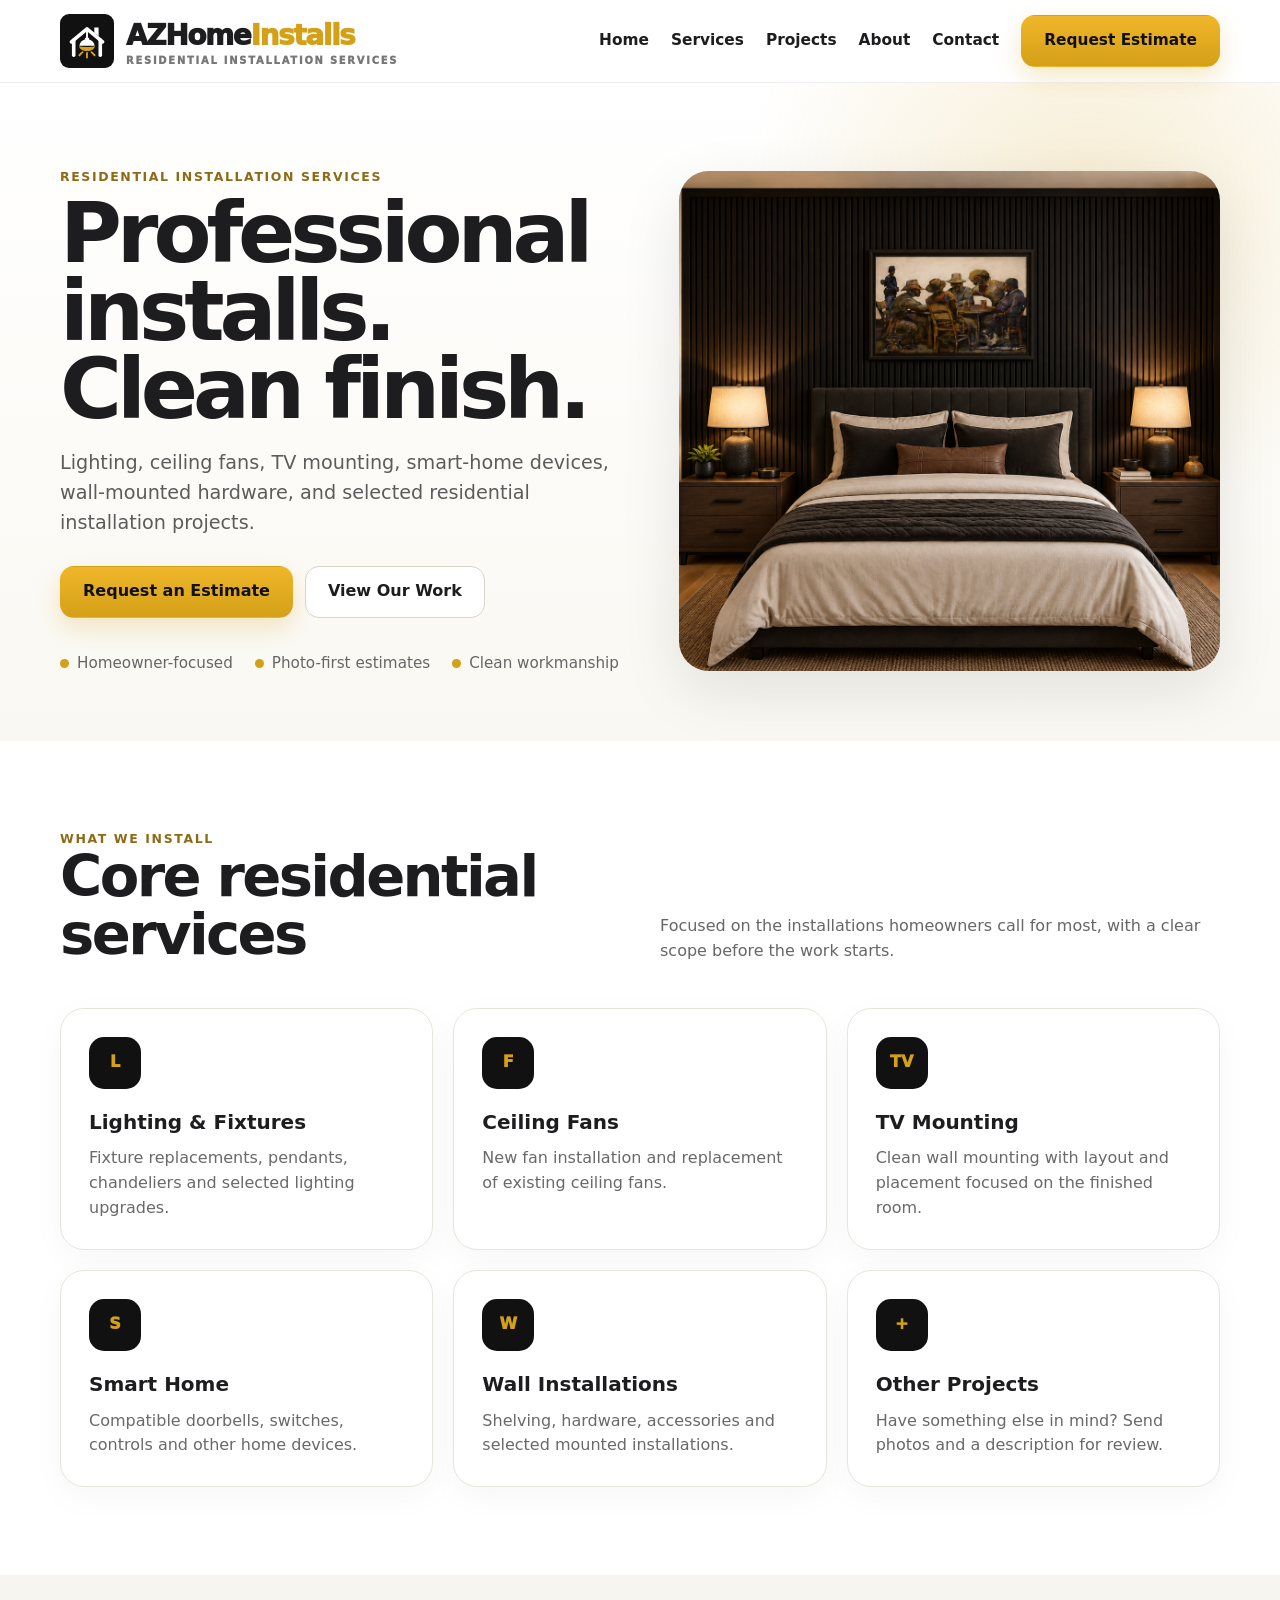
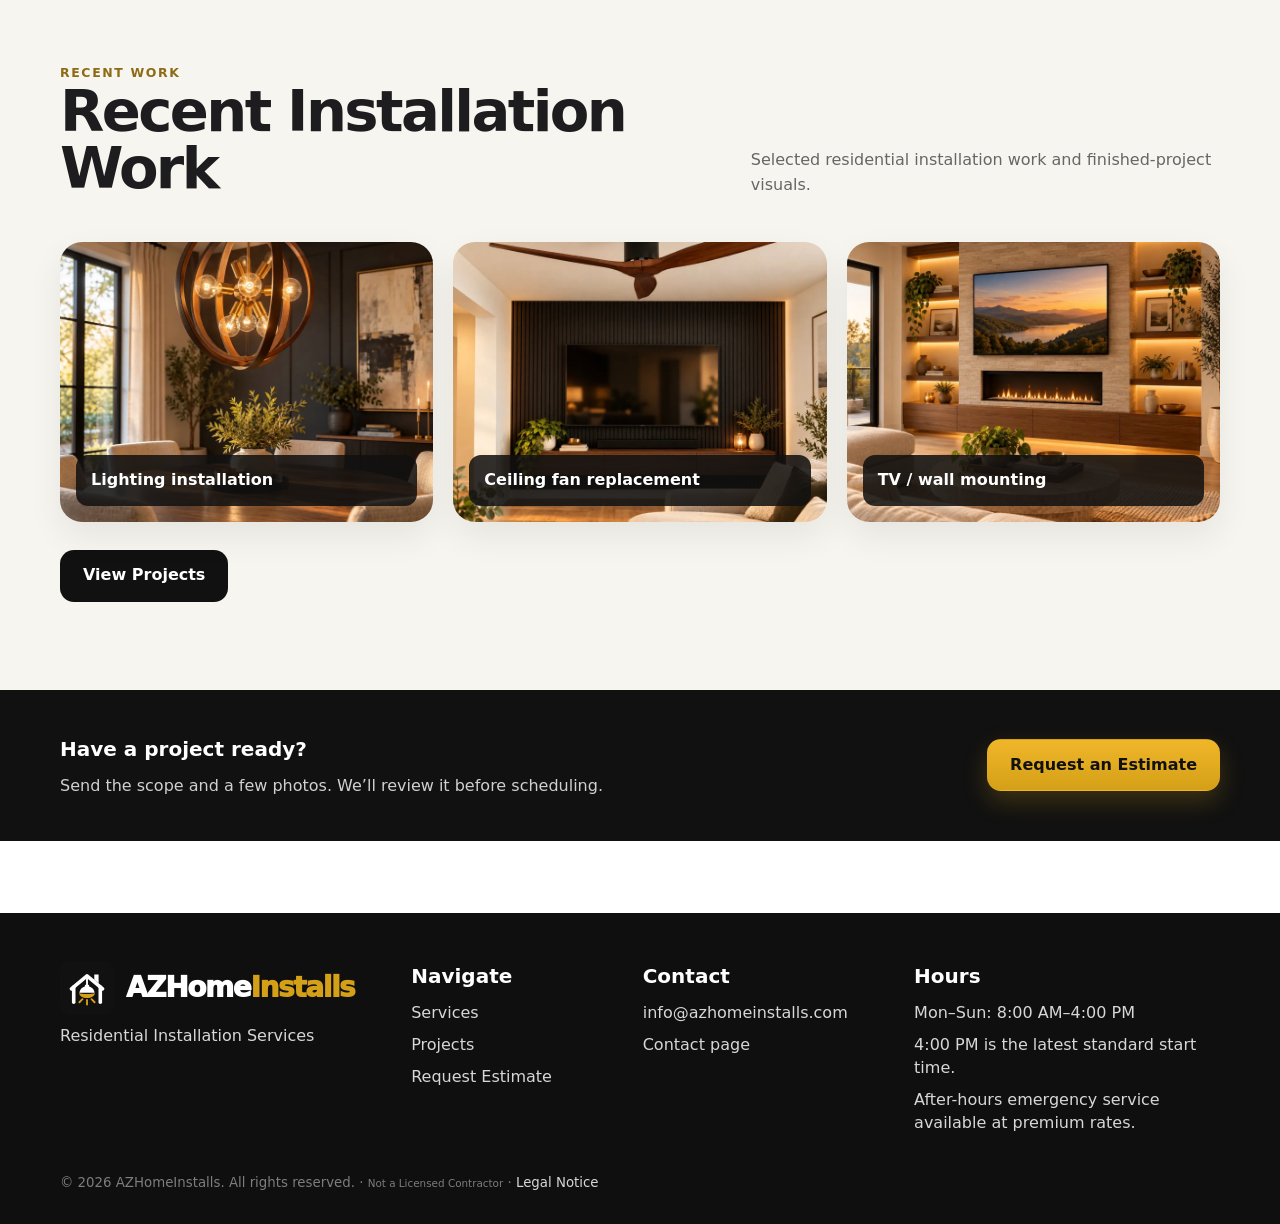
==== commit 7d235128: "Add unlicensed contractor disclosure to footer" ====
--- a/index.html
+++ b/index.html
@@ -2,4 +2,4 @@
 <section class="hero"><div class="container hero-grid"><div><div class="eyebrow">Residential installation services</div><h1>Professional installs. Clean finish.</h1><p class="lead">Lighting, ceiling fans, TV mounting, smart-home devices, wall-mounted hardware, and selected residential installation projects.</p><div class="hero-actions"><a class="btn btn-primary" href="estimate/">Request an Estimate</a><a class="btn btn-outline" href="projects/">View Our Work</a></div><div class="trust-row"><span class="trust-item"><span class="trust-dot"></span>Homeowner-focused</span><span class="trust-item"><span class="trust-dot"></span>Photo-first estimates</span><span class="trust-item"><span class="trust-dot"></span>Clean workmanship</span></div></div><div class="hero-photo-wrap"><img class="hero-photo" src="assets/hero-bedroom.png" alt="Remodeled bedroom by AZHomeInstalls"></div></div></section>
 <section class="section"><div class="container"><div class="section-head"><div><div class="eyebrow">What we install</div><h2>Core residential services</h2></div><p>Focused on the installations homeowners call for most, with a clear scope before the work starts.</p></div><div class="grid-3"><div class="card"><div class="service-icon">L</div><h3>Lighting & Fixtures</h3><p>Fixture replacements, pendants, chandeliers and selected lighting upgrades.</p></div><div class="card"><div class="service-icon">F</div><h3>Ceiling Fans</h3><p>New fan installation and replacement of existing ceiling fans.</p></div><div class="card"><div class="service-icon">TV</div><h3>TV Mounting</h3><p>Clean wall mounting with layout and placement focused on the finished room.</p></div><div class="card"><div class="service-icon">S</div><h3>Smart Home</h3><p>Compatible doorbells, switches, controls and other home devices.</p></div><div class="card"><div class="service-icon">W</div><h3>Wall Installations</h3><p>Shelving, hardware, accessories and selected mounted installations.</p></div><div class="card"><div class="service-icon">+</div><h3>Other Projects</h3><p>Have something else in mind? Send photos and a description for review.</p></div></div></div></section>
 <section class="section section-soft"><div class="container"><div class="section-head"><div><div class="eyebrow">Recent work</div><h2>Recent Installation Work</h2></div><p>Selected residential installation work and finished-project visuals.</p></div><div class="project-grid"><div class="project project-lighting" data-label="Lighting installation"></div><div class="project project-fan" data-label="Ceiling fan replacement"></div><div class="project project-tv" data-label="TV / wall mounting"></div></div><div class="hero-actions"><a class="btn btn-dark" href="projects/">View Projects</a></div></div></section>
-<section class="band"><div class="container band-row"><div><h3>Have a project ready?</h3><p>Send the scope and a few photos. We’ll review it before scheduling.</p></div><a class="btn btn-primary" href="estimate/">Request an Estimate</a></div></section></main><footer class="footer"><div class="container"><div class="footer-grid"><div><div class="brand"><img src="assets/icon.svg" alt=""><span>AZHome<span class="gold">Installs</span></span></div><p>Residential Installation Services</p></div><div><h3>Navigate</h3><p><a href="services/">Services</a></p><p><a href="projects/">Projects</a></p><p><a href="estimate/">Request Estimate</a></p></div><div><h3>Contact</h3><p><a href="mailto:info@azhomeinstalls.com">info@azhomeinstalls.com</a></p><p><a href="contact/">Contact page</a></p></div><div><h3>Hours</h3><p>Mon–Sun: 8:00 AM–4:00 PM</p><p>4:00 PM is the latest standard start time.</p><p>After-hours emergency service available at premium rates.</p></div></div><small>© <span data-year></span> AZHomeInstalls. All rights reserved. · <a href="legal/">Legal Notice</a></small></div></footer><script src="js/main.js"></script></body></html>+<section class="band"><div class="container band-row"><div><h3>Have a project ready?</h3><p>Send the scope and a few photos. We’ll review it before scheduling.</p></div><a class="btn btn-primary" href="estimate/">Request an Estimate</a></div></section></main><footer class="footer"><div class="container"><div class="footer-grid"><div><div class="brand"><img src="assets/icon.svg" alt=""><span>AZHome<span class="gold">Installs</span></span></div><p>Residential Installation Services</p></div><div><h3>Navigate</h3><p><a href="services/">Services</a></p><p><a href="projects/">Projects</a></p><p><a href="estimate/">Request Estimate</a></p></div><div><h3>Contact</h3><p><a href="mailto:info@azhomeinstalls.com">info@azhomeinstalls.com</a></p><p><a href="contact/">Contact page</a></p></div><div><h3>Hours</h3><p>Mon–Sun: 8:00 AM–4:00 PM</p><p>4:00 PM is the latest standard start time.</p><p>After-hours emergency service available at premium rates.</p></div></div><small>© <span data-year></span> AZHomeInstalls. All rights reserved. · <span style="font-size:.78em">Not a Licensed Contractor</span> · <a href="legal/">Legal Notice</a></small></div></footer><script src="js/main.js"></script></body></html>
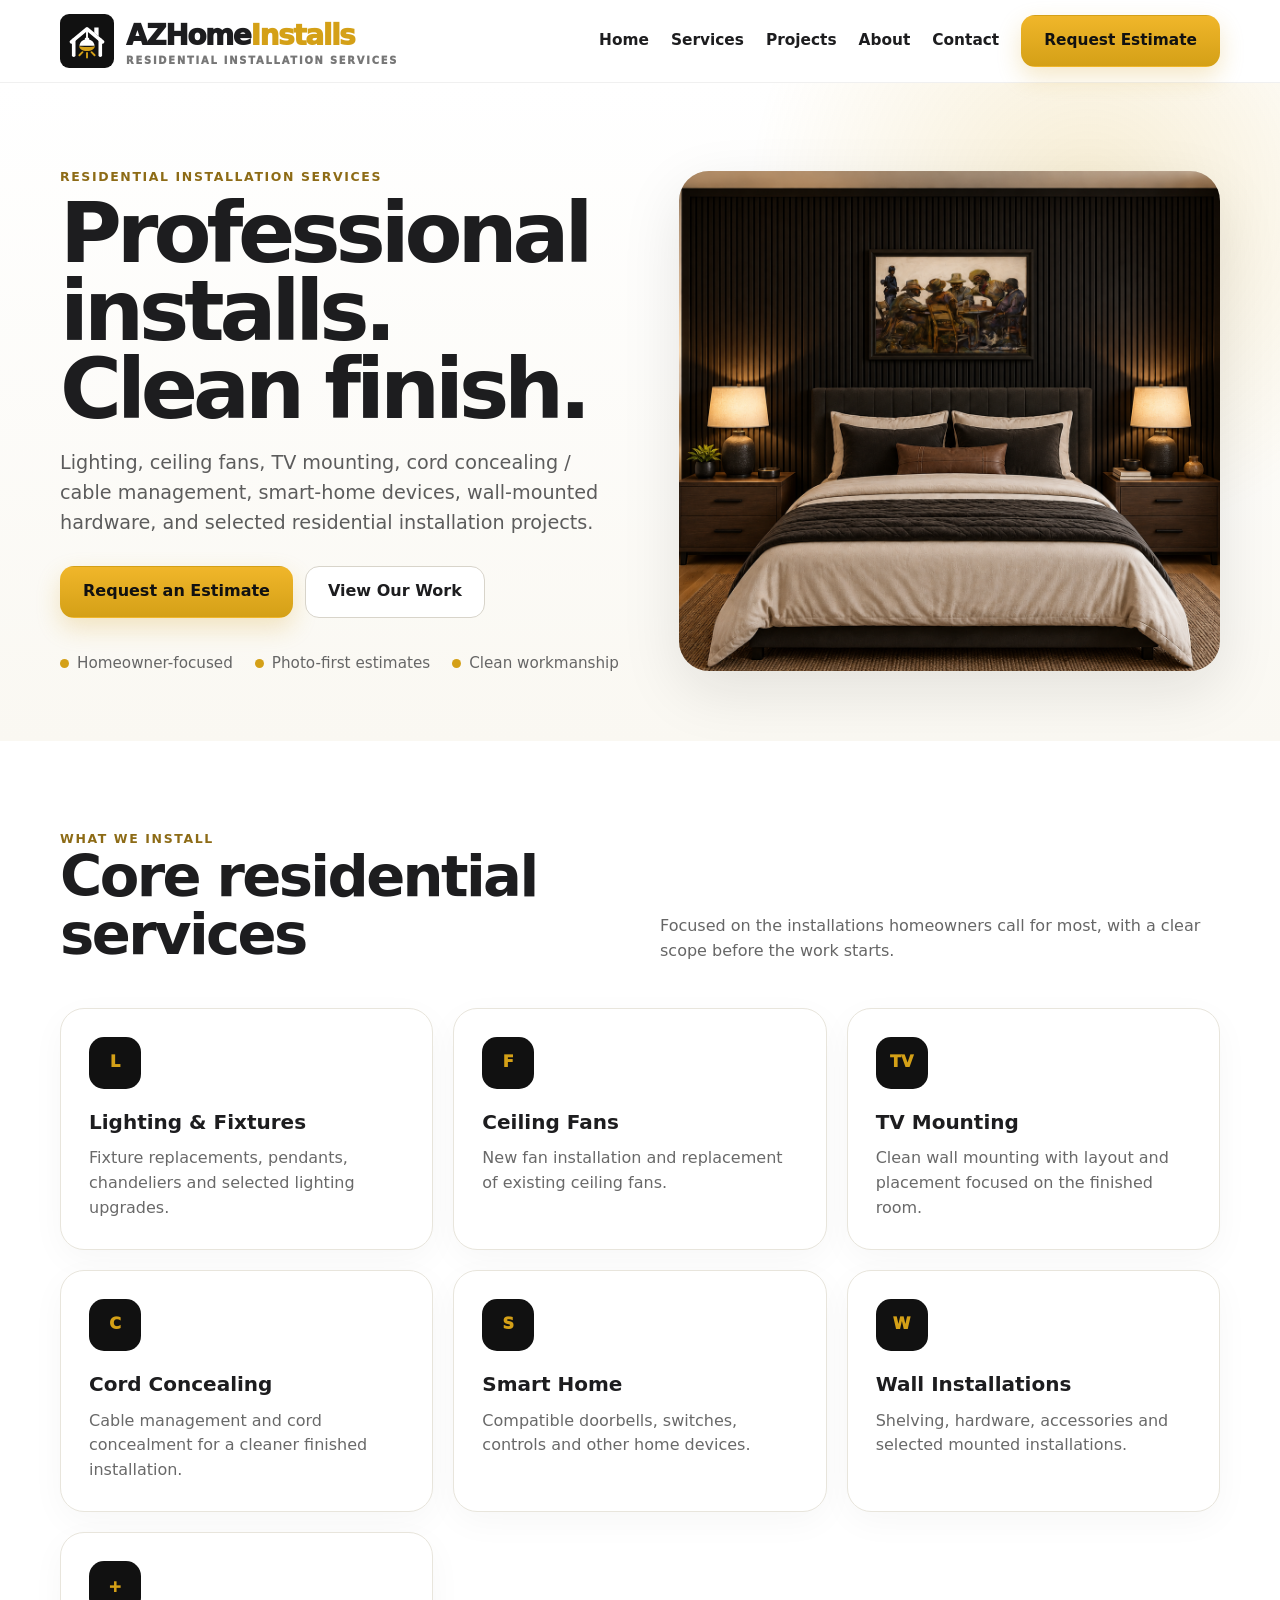
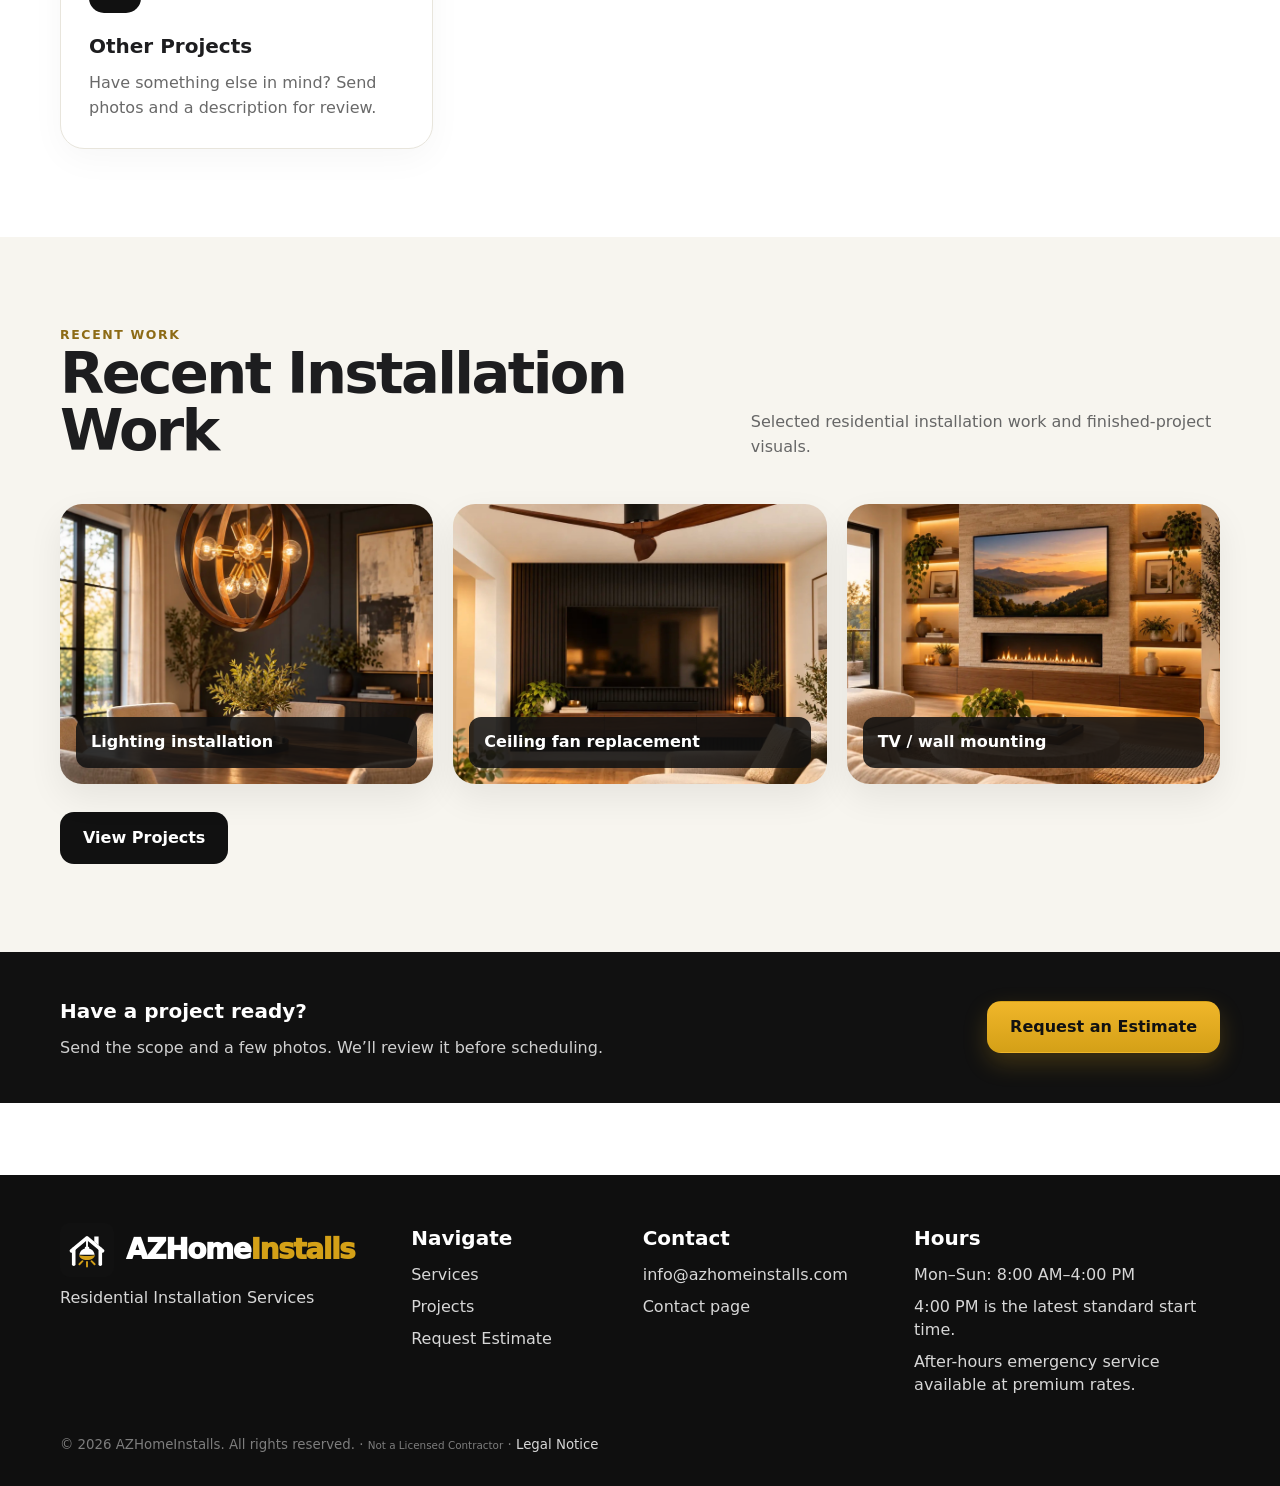
==== commit 910cdd07: "Add cord concealing service to public homepage" ====
--- a/index.html
+++ b/index.html
@@ -1,5 +1,5 @@
-<!doctype html><html lang="en"><head><base href="/"><meta charset="utf-8"><meta name="viewport" content="width=device-width,initial-scale=1"><meta name="theme-color" content="#111111"><title>AZHomeInstalls | Residential Installation Services</title><meta name="description" content="Professional residential installation services, including lighting, ceiling fans, TV mounting, smart-home devices, wall-mounted hardware, and selected home upgrades."><link rel="canonical" href="https://azhomeinstalls.com/"><link rel="icon" href="assets/icon.svg" type="image/svg+xml"><link rel="stylesheet" href="css/style.css"><meta property="og:site_name" content="AZHomeInstalls"><meta property="og:type" content="website"><meta property="og:title" content="AZHomeInstalls | Residential Installation Services"><meta property="og:description" content="Professional residential installation services, including lighting, ceiling fans, TV mounting, smart-home devices, wall-mounted hardware, and selected home upgrades."><meta property="og:url" content="https://azhomeinstalls.com/"><meta property="og:image" content="https://self-defi.github.io/AZHomeInstalls/assets/brand-share.png"><meta property="og:image:secure_url" content="https://self-defi.github.io/AZHomeInstalls/assets/brand-share.png"><meta property="og:image:type" content="image/png"><meta property="og:image:width" content="1200"><meta property="og:image:height" content="630"><meta property="og:image:alt" content="AZHomeInstalls residential installation services"><meta name="twitter:card" content="summary_large_image"><meta name="twitter:title" content="AZHomeInstalls | Residential Installation Services"><meta name="twitter:description" content="Professional residential installation services in the Phoenix area, including lighting, ceiling fans, TV mounting, smart-home devices, wall-mounted hardware, and selected home upgrades."><meta name="twitter:image" content="https://self-defi.github.io/AZHomeInstalls/assets/brand-share.png"><meta name="twitter:image:alt" content="AZHomeInstalls residential installation services"></head><body><header class="site-header"><div class="container nav"><a class="brand" href=""><img src="assets/icon.svg" alt=""><span>AZHome<span class="gold">Installs</span><small class="brand-sub">Residential Installation Services</small></span></a><nav class="nav-links"><a href="">Home</a><a href="services/">Services</a><a href="projects/">Projects</a><a href="about/">About</a><a href="contact/">Contact</a><a class="btn btn-primary" href="estimate/">Request Estimate</a></nav><a class="mobile-menu" href="go/">MENU</a></div></header><main>
-<section class="hero"><div class="container hero-grid"><div><div class="eyebrow">Residential installation services</div><h1>Professional installs. Clean finish.</h1><p class="lead">Lighting, ceiling fans, TV mounting, smart-home devices, wall-mounted hardware, and selected residential installation projects.</p><div class="hero-actions"><a class="btn btn-primary" href="estimate/">Request an Estimate</a><a class="btn btn-outline" href="projects/">View Our Work</a></div><div class="trust-row"><span class="trust-item"><span class="trust-dot"></span>Homeowner-focused</span><span class="trust-item"><span class="trust-dot"></span>Photo-first estimates</span><span class="trust-item"><span class="trust-dot"></span>Clean workmanship</span></div></div><div class="hero-photo-wrap"><img class="hero-photo" src="assets/hero-bedroom.png" alt="Remodeled bedroom by AZHomeInstalls"></div></div></section>
-<section class="section"><div class="container"><div class="section-head"><div><div class="eyebrow">What we install</div><h2>Core residential services</h2></div><p>Focused on the installations homeowners call for most, with a clear scope before the work starts.</p></div><div class="grid-3"><div class="card"><div class="service-icon">L</div><h3>Lighting & Fixtures</h3><p>Fixture replacements, pendants, chandeliers and selected lighting upgrades.</p></div><div class="card"><div class="service-icon">F</div><h3>Ceiling Fans</h3><p>New fan installation and replacement of existing ceiling fans.</p></div><div class="card"><div class="service-icon">TV</div><h3>TV Mounting</h3><p>Clean wall mounting with layout and placement focused on the finished room.</p></div><div class="card"><div class="service-icon">S</div><h3>Smart Home</h3><p>Compatible doorbells, switches, controls and other home devices.</p></div><div class="card"><div class="service-icon">W</div><h3>Wall Installations</h3><p>Shelving, hardware, accessories and selected mounted installations.</p></div><div class="card"><div class="service-icon">+</div><h3>Other Projects</h3><p>Have something else in mind? Send photos and a description for review.</p></div></div></div></section>
+<!doctype html><html lang="en"><head><base href="/"><meta charset="utf-8"><meta name="viewport" content="width=device-width,initial-scale=1"><meta name="theme-color" content="#111111"><title>AZHomeInstalls | Residential Installation Services</title><meta name="description" content="Professional residential installation services, including lighting, ceiling fans, TV mounting, cord concealing and cable management, smart-home devices, wall-mounted hardware, and selected home upgrades."><link rel="canonical" href="https://azhomeinstalls.com/"><link rel="icon" href="assets/icon.svg" type="image/svg+xml"><link rel="stylesheet" href="css/style.css"><meta property="og:site_name" content="AZHomeInstalls"><meta property="og:type" content="website"><meta property="og:title" content="AZHomeInstalls | Residential Installation Services"><meta property="og:description" content="Professional residential installation services, including lighting, ceiling fans, TV mounting, cord concealing and cable management, smart-home devices, wall-mounted hardware, and selected home upgrades."><meta property="og:url" content="https://azhomeinstalls.com/"><meta property="og:image" content="https://self-defi.github.io/AZHomeInstalls/assets/brand-share.png"><meta property="og:image:secure_url" content="https://self-defi.github.io/AZHomeInstalls/assets/brand-share.png"><meta property="og:image:type" content="image/png"><meta property="og:image:width" content="1200"><meta property="og:image:height" content="630"><meta property="og:image:alt" content="AZHomeInstalls residential installation services"><meta name="twitter:card" content="summary_large_image"><meta name="twitter:title" content="AZHomeInstalls | Residential Installation Services"><meta name="twitter:description" content="Professional residential installation services, including lighting, ceiling fans, TV mounting, cord concealing and cable management, smart-home devices, wall-mounted hardware, and selected home upgrades."><meta name="twitter:image" content="https://self-defi.github.io/AZHomeInstalls/assets/brand-share.png"><meta name="twitter:image:alt" content="AZHomeInstalls residential installation services"></head><body><header class="site-header"><div class="container nav"><a class="brand" href=""><img src="assets/icon.svg" alt=""><span>AZHome<span class="gold">Installs</span><small class="brand-sub">Residential Installation Services</small></span></a><nav class="nav-links"><a href="">Home</a><a href="services/">Services</a><a href="projects/">Projects</a><a href="about/">About</a><a href="contact/">Contact</a><a class="btn btn-primary" href="estimate/">Request Estimate</a></nav><a class="mobile-menu" href="go/">MENU</a></div></header><main>
+<section class="hero"><div class="container hero-grid"><div><div class="eyebrow">Residential installation services</div><h1>Professional installs. Clean finish.</h1><p class="lead">Lighting, ceiling fans, TV mounting, cord concealing / cable management, smart-home devices, wall-mounted hardware, and selected residential installation projects.</p><div class="hero-actions"><a class="btn btn-primary" href="estimate/">Request an Estimate</a><a class="btn btn-outline" href="projects/">View Our Work</a></div><div class="trust-row"><span class="trust-item"><span class="trust-dot"></span>Homeowner-focused</span><span class="trust-item"><span class="trust-dot"></span>Photo-first estimates</span><span class="trust-item"><span class="trust-dot"></span>Clean workmanship</span></div></div><div class="hero-photo-wrap"><img class="hero-photo" src="assets/hero-bedroom.png" alt="Remodeled bedroom by AZHomeInstalls"></div></div></section>
+<section class="section"><div class="container"><div class="section-head"><div><div class="eyebrow">What we install</div><h2>Core residential services</h2></div><p>Focused on the installations homeowners call for most, with a clear scope before the work starts.</p></div><div class="grid-3"><div class="card"><div class="service-icon">L</div><h3>Lighting & Fixtures</h3><p>Fixture replacements, pendants, chandeliers and selected lighting upgrades.</p></div><div class="card"><div class="service-icon">F</div><h3>Ceiling Fans</h3><p>New fan installation and replacement of existing ceiling fans.</p></div><div class="card"><div class="service-icon">TV</div><h3>TV Mounting</h3><p>Clean wall mounting with layout and placement focused on the finished room.</p></div><div class="card"><div class="service-icon">C</div><h3>Cord Concealing</h3><p>Cable management and cord concealment for a cleaner finished installation.</p></div><div class="card"><div class="service-icon">S</div><h3>Smart Home</h3><p>Compatible doorbells, switches, controls and other home devices.</p></div><div class="card"><div class="service-icon">W</div><h3>Wall Installations</h3><p>Shelving, hardware, accessories and selected mounted installations.</p></div><div class="card"><div class="service-icon">+</div><h3>Other Projects</h3><p>Have something else in mind? Send photos and a description for review.</p></div></div></div></section>
 <section class="section section-soft"><div class="container"><div class="section-head"><div><div class="eyebrow">Recent work</div><h2>Recent Installation Work</h2></div><p>Selected residential installation work and finished-project visuals.</p></div><div class="project-grid"><div class="project project-lighting" data-label="Lighting installation"></div><div class="project project-fan" data-label="Ceiling fan replacement"></div><div class="project project-tv" data-label="TV / wall mounting"></div></div><div class="hero-actions"><a class="btn btn-dark" href="projects/">View Projects</a></div></div></section>
 <section class="band"><div class="container band-row"><div><h3>Have a project ready?</h3><p>Send the scope and a few photos. We’ll review it before scheduling.</p></div><a class="btn btn-primary" href="estimate/">Request an Estimate</a></div></section></main><footer class="footer"><div class="container"><div class="footer-grid"><div><div class="brand"><img src="assets/icon.svg" alt=""><span>AZHome<span class="gold">Installs</span></span></div><p>Residential Installation Services</p></div><div><h3>Navigate</h3><p><a href="services/">Services</a></p><p><a href="projects/">Projects</a></p><p><a href="estimate/">Request Estimate</a></p></div><div><h3>Contact</h3><p><a href="mailto:info@azhomeinstalls.com">info@azhomeinstalls.com</a></p><p><a href="contact/">Contact page</a></p></div><div><h3>Hours</h3><p>Mon–Sun: 8:00 AM–4:00 PM</p><p>4:00 PM is the latest standard start time.</p><p>After-hours emergency service available at premium rates.</p></div></div><small>© <span data-year></span> AZHomeInstalls. All rights reserved. · <span style="font-size:.78em">Not a Licensed Contractor</span> · <a href="legal/">Legal Notice</a></small></div></footer><script src="js/main.js"></script></body></html>
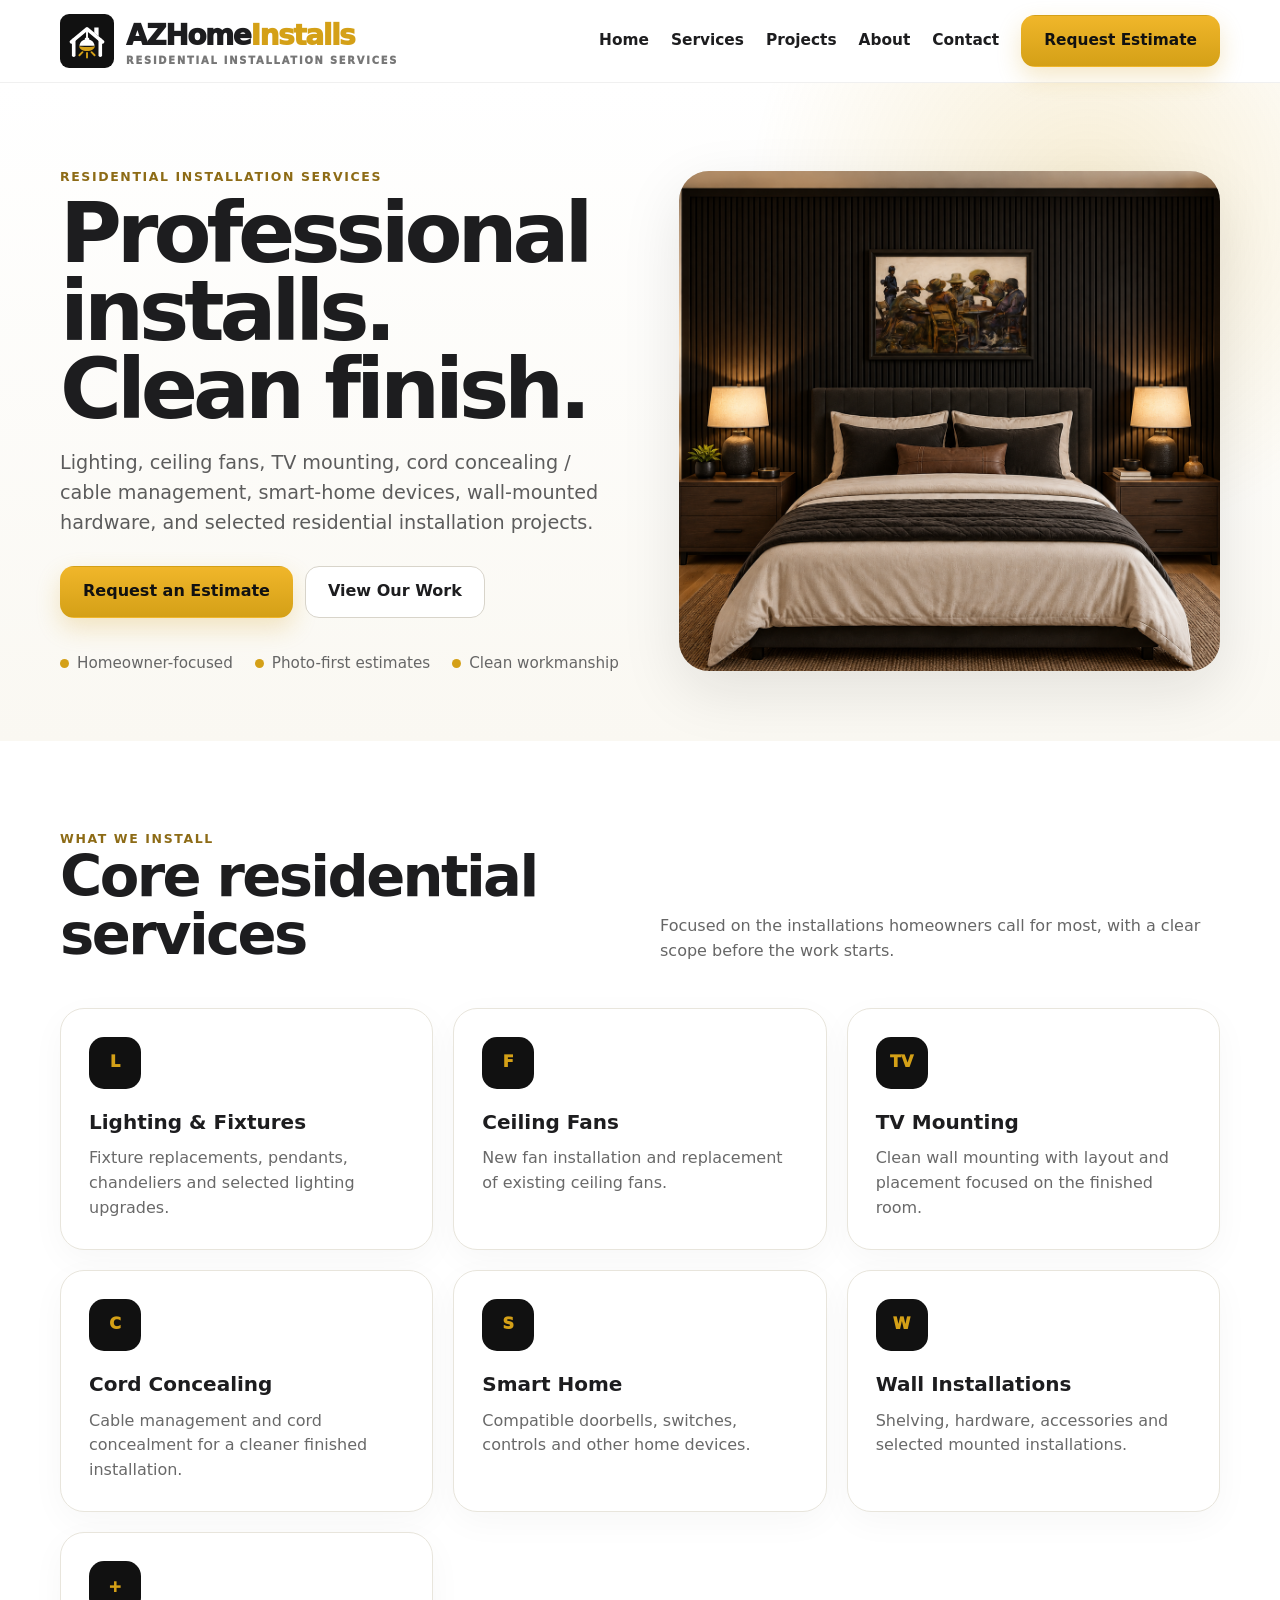
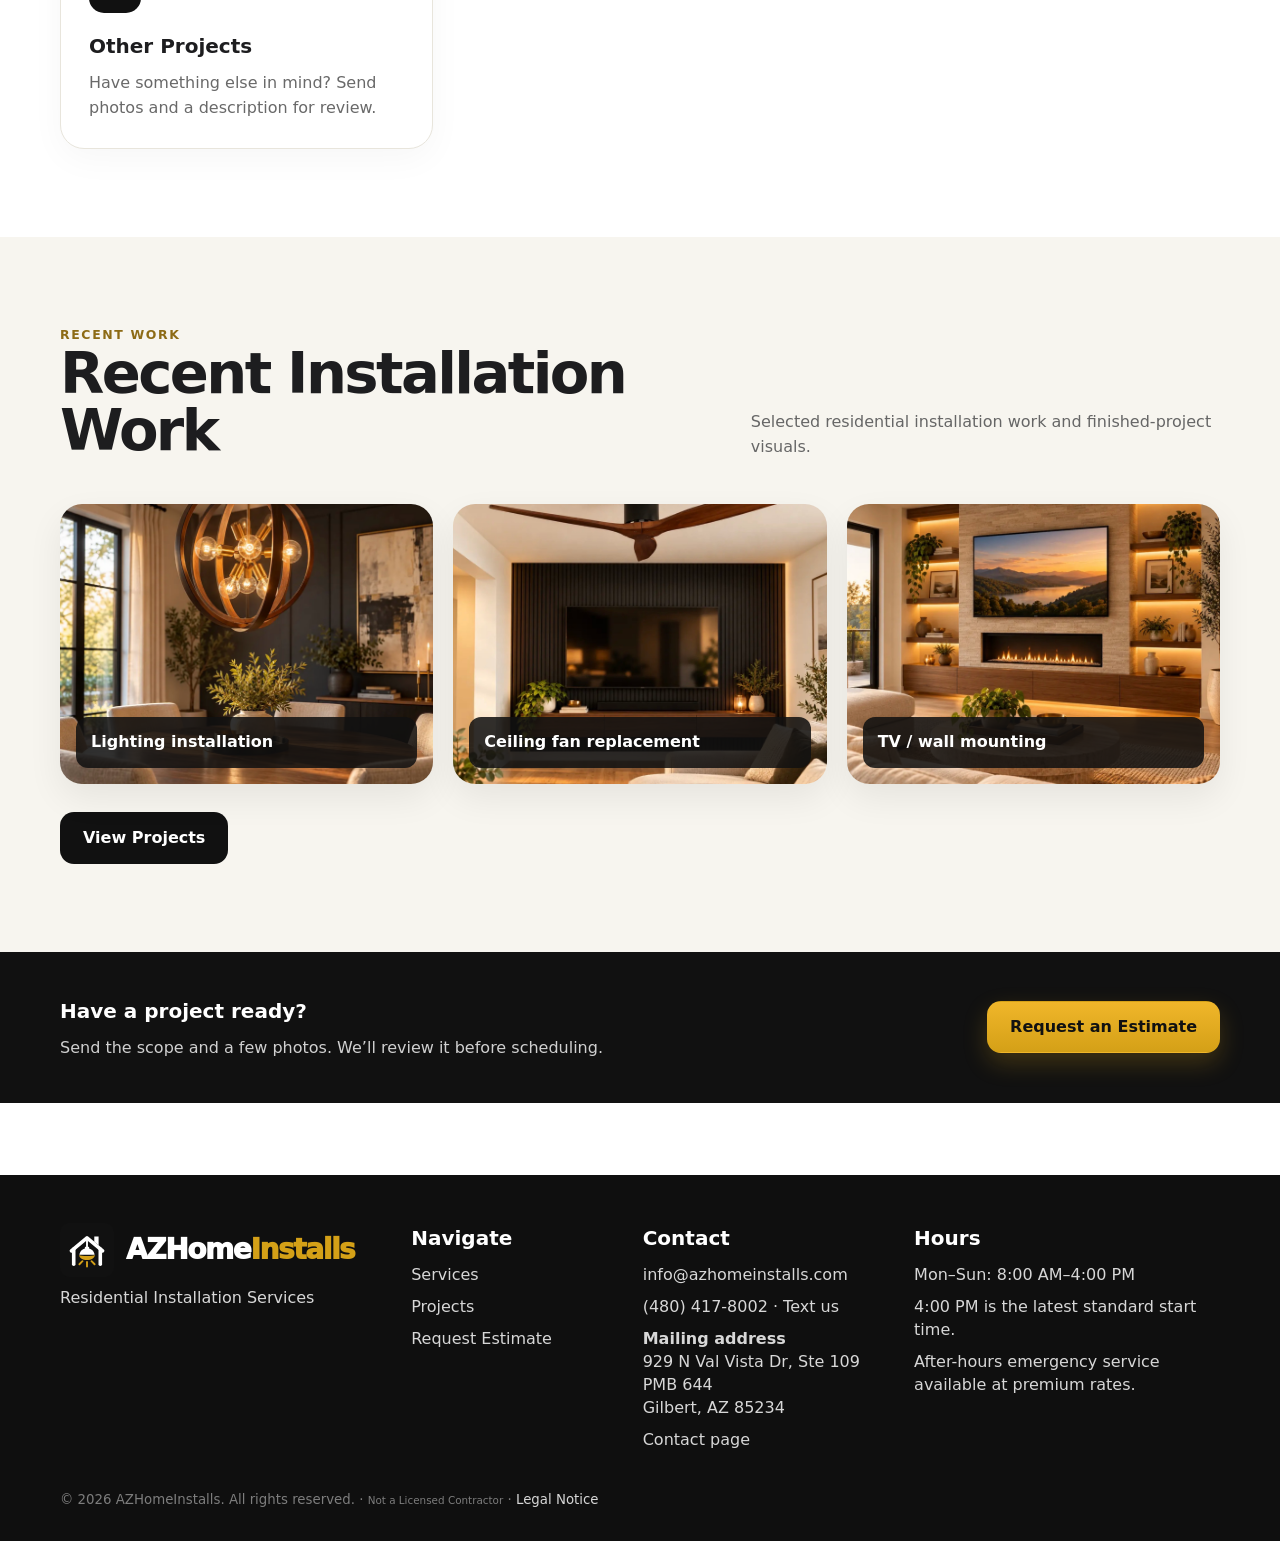
==== commit a8226dff: "Publish business phone and mailing address on public site" ====
--- a/index.html
+++ b/index.html
@@ -2,4 +2,4 @@
 <section class="hero"><div class="container hero-grid"><div><div class="eyebrow">Residential installation services</div><h1>Professional installs. Clean finish.</h1><p class="lead">Lighting, ceiling fans, TV mounting, cord concealing / cable management, smart-home devices, wall-mounted hardware, and selected residential installation projects.</p><div class="hero-actions"><a class="btn btn-primary" href="estimate/">Request an Estimate</a><a class="btn btn-outline" href="projects/">View Our Work</a></div><div class="trust-row"><span class="trust-item"><span class="trust-dot"></span>Homeowner-focused</span><span class="trust-item"><span class="trust-dot"></span>Photo-first estimates</span><span class="trust-item"><span class="trust-dot"></span>Clean workmanship</span></div></div><div class="hero-photo-wrap"><img class="hero-photo" src="assets/hero-bedroom.png" alt="Remodeled bedroom by AZHomeInstalls"></div></div></section>
 <section class="section"><div class="container"><div class="section-head"><div><div class="eyebrow">What we install</div><h2>Core residential services</h2></div><p>Focused on the installations homeowners call for most, with a clear scope before the work starts.</p></div><div class="grid-3"><div class="card"><div class="service-icon">L</div><h3>Lighting & Fixtures</h3><p>Fixture replacements, pendants, chandeliers and selected lighting upgrades.</p></div><div class="card"><div class="service-icon">F</div><h3>Ceiling Fans</h3><p>New fan installation and replacement of existing ceiling fans.</p></div><div class="card"><div class="service-icon">TV</div><h3>TV Mounting</h3><p>Clean wall mounting with layout and placement focused on the finished room.</p></div><div class="card"><div class="service-icon">C</div><h3>Cord Concealing</h3><p>Cable management and cord concealment for a cleaner finished installation.</p></div><div class="card"><div class="service-icon">S</div><h3>Smart Home</h3><p>Compatible doorbells, switches, controls and other home devices.</p></div><div class="card"><div class="service-icon">W</div><h3>Wall Installations</h3><p>Shelving, hardware, accessories and selected mounted installations.</p></div><div class="card"><div class="service-icon">+</div><h3>Other Projects</h3><p>Have something else in mind? Send photos and a description for review.</p></div></div></div></section>
 <section class="section section-soft"><div class="container"><div class="section-head"><div><div class="eyebrow">Recent work</div><h2>Recent Installation Work</h2></div><p>Selected residential installation work and finished-project visuals.</p></div><div class="project-grid"><div class="project project-lighting" data-label="Lighting installation"></div><div class="project project-fan" data-label="Ceiling fan replacement"></div><div class="project project-tv" data-label="TV / wall mounting"></div></div><div class="hero-actions"><a class="btn btn-dark" href="projects/">View Projects</a></div></div></section>
-<section class="band"><div class="container band-row"><div><h3>Have a project ready?</h3><p>Send the scope and a few photos. We’ll review it before scheduling.</p></div><a class="btn btn-primary" href="estimate/">Request an Estimate</a></div></section></main><footer class="footer"><div class="container"><div class="footer-grid"><div><div class="brand"><img src="assets/icon.svg" alt=""><span>AZHome<span class="gold">Installs</span></span></div><p>Residential Installation Services</p></div><div><h3>Navigate</h3><p><a href="services/">Services</a></p><p><a href="projects/">Projects</a></p><p><a href="estimate/">Request Estimate</a></p></div><div><h3>Contact</h3><p><a href="mailto:info@azhomeinstalls.com">info@azhomeinstalls.com</a></p><p><a href="contact/">Contact page</a></p></div><div><h3>Hours</h3><p>Mon–Sun: 8:00 AM–4:00 PM</p><p>4:00 PM is the latest standard start time.</p><p>After-hours emergency service available at premium rates.</p></div></div><small>© <span data-year></span> AZHomeInstalls. All rights reserved. · <span style="font-size:.78em">Not a Licensed Contractor</span> · <a href="legal/">Legal Notice</a></small></div></footer><script src="js/main.js"></script></body></html>+<section class="band"><div class="container band-row"><div><h3>Have a project ready?</h3><p>Send the scope and a few photos. We’ll review it before scheduling.</p></div><a class="btn btn-primary" href="estimate/">Request an Estimate</a></div></section></main><footer class="footer"><div class="container"><div class="footer-grid"><div><div class="brand"><img src="assets/icon.svg" alt=""><span>AZHome<span class="gold">Installs</span></span></div><p>Residential Installation Services</p></div><div><h3>Navigate</h3><p><a href="services/">Services</a></p><p><a href="projects/">Projects</a></p><p><a href="estimate/">Request Estimate</a></p></div><div><h3>Contact</h3><p><a href="mailto:info@azhomeinstalls.com">info@azhomeinstalls.com</a></p><p><a href="tel:+14804178002">(480) 417-8002</a> · <a href="sms:+14804178002">Text us</a></p><p><strong>Mailing address</strong><br>929 N Val Vista Dr, Ste 109 PMB 644<br>Gilbert, AZ 85234</p><p><a href="contact/">Contact page</a></p></div><div><h3>Hours</h3><p>Mon–Sun: 8:00 AM–4:00 PM</p><p>4:00 PM is the latest standard start time.</p><p>After-hours emergency service available at premium rates.</p></div></div><small>© <span data-year></span> AZHomeInstalls. All rights reserved. · <span style="font-size:.78em">Not a Licensed Contractor</span> · <a href="legal/">Legal Notice</a></small></div></footer><script src="js/main.js"></script></body></html>
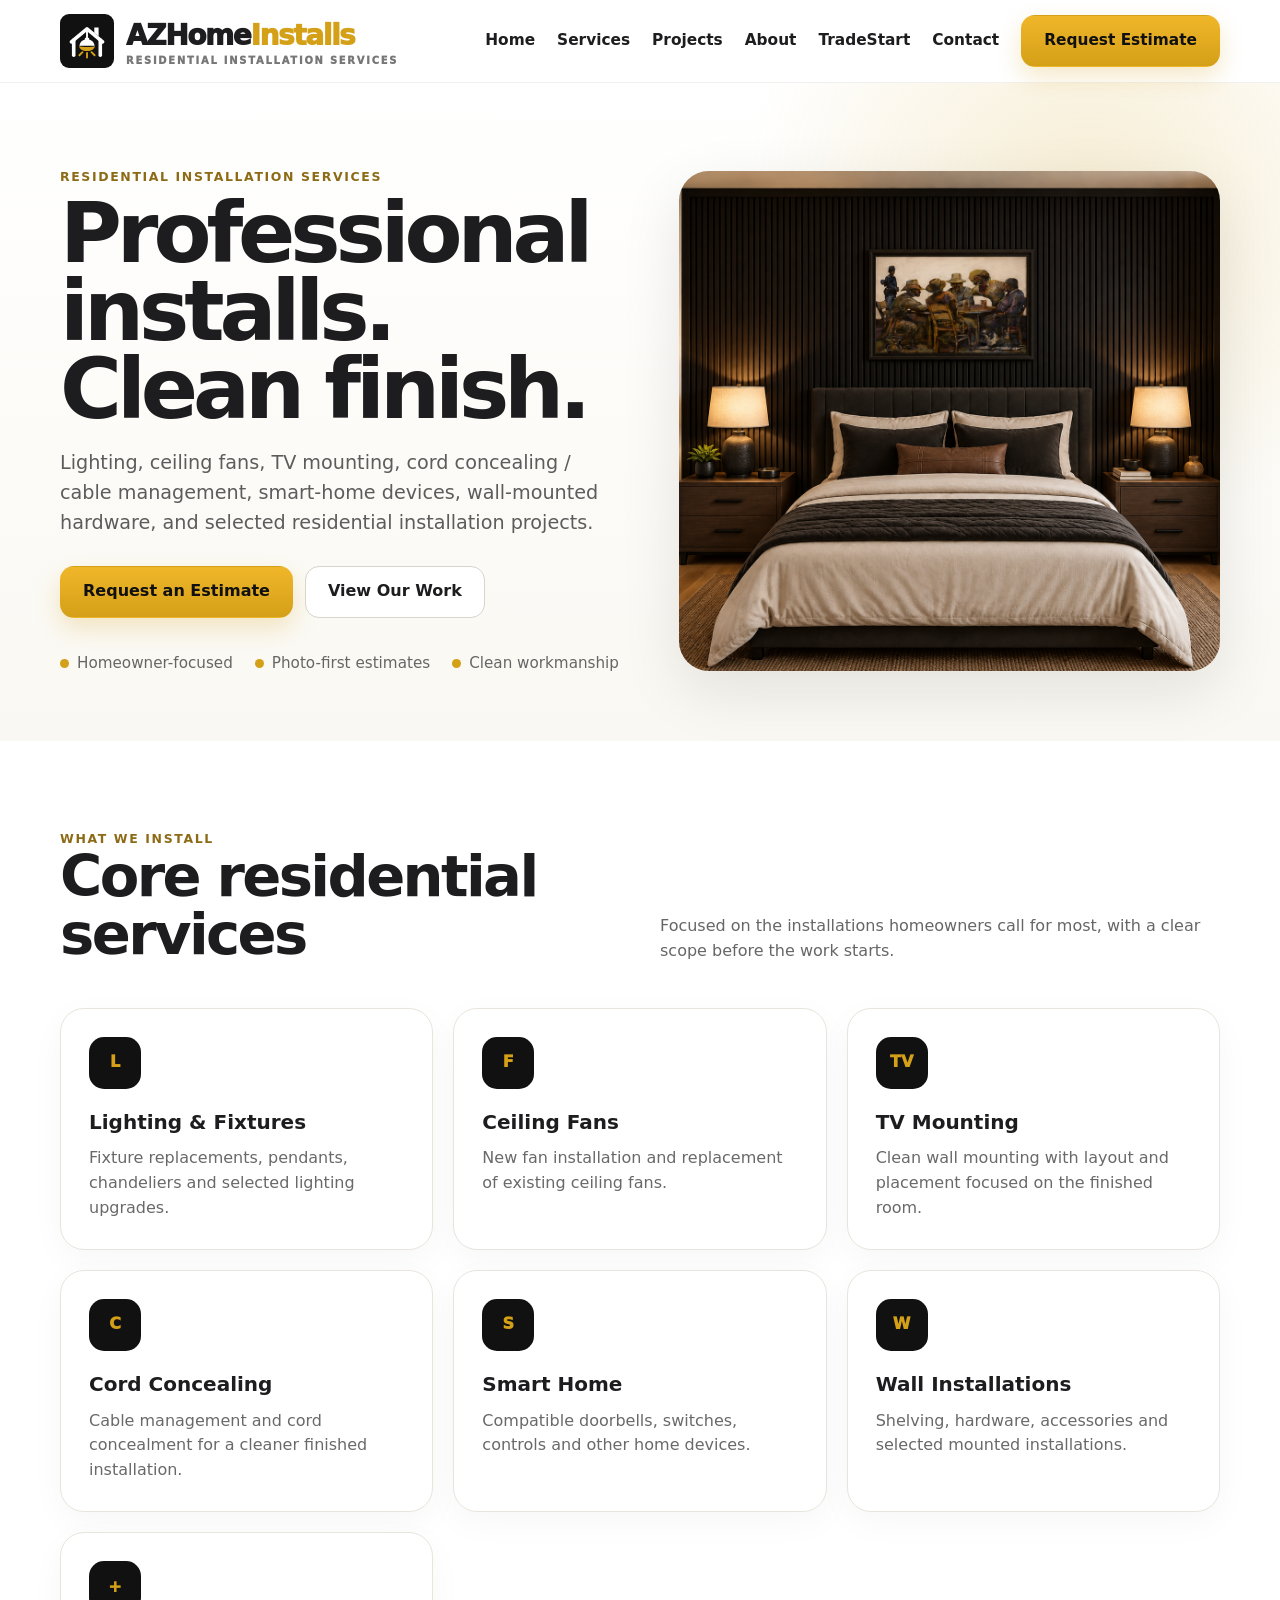
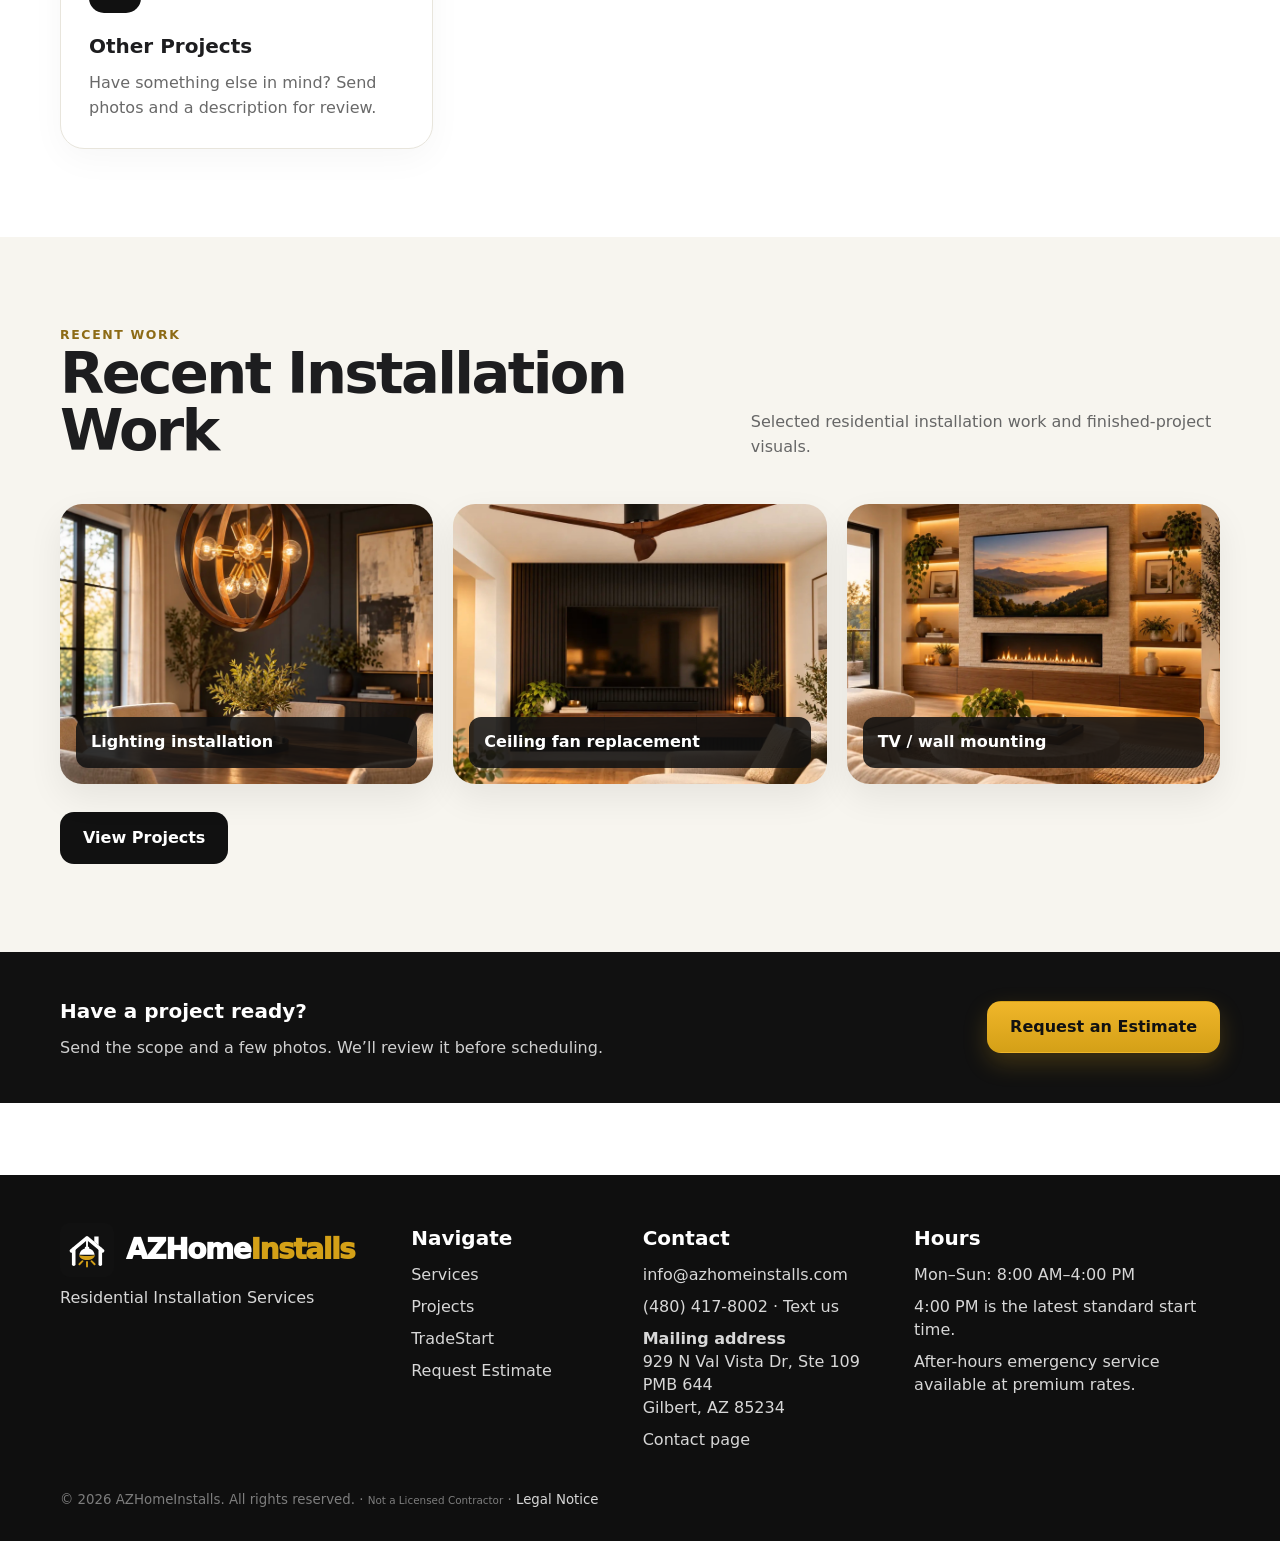
==== commit 6e6b0d98: "Add TradeStart to site navigation and footer" ====
--- a/index.html
+++ b/index.html
@@ -1,5 +1,5 @@
-<!doctype html><html lang="en"><head><base href="/"><meta charset="utf-8"><meta name="viewport" content="width=device-width,initial-scale=1"><meta name="theme-color" content="#111111"><title>AZHomeInstalls | Residential Installation Services</title><meta name="description" content="Professional residential installation services, including lighting, ceiling fans, TV mounting, cord concealing and cable management, smart-home devices, wall-mounted hardware, and selected home upgrades."><link rel="canonical" href="https://azhomeinstalls.com/"><link rel="icon" href="assets/icon.svg" type="image/svg+xml"><link rel="stylesheet" href="css/style.css"><meta property="og:site_name" content="AZHomeInstalls"><meta property="og:type" content="website"><meta property="og:title" content="AZHomeInstalls | Residential Installation Services"><meta property="og:description" content="Professional residential installation services, including lighting, ceiling fans, TV mounting, cord concealing and cable management, smart-home devices, wall-mounted hardware, and selected home upgrades."><meta property="og:url" content="https://azhomeinstalls.com/"><meta property="og:image" content="https://self-defi.github.io/AZHomeInstalls/assets/brand-share.png"><meta property="og:image:secure_url" content="https://self-defi.github.io/AZHomeInstalls/assets/brand-share.png"><meta property="og:image:type" content="image/png"><meta property="og:image:width" content="1200"><meta property="og:image:height" content="630"><meta property="og:image:alt" content="AZHomeInstalls residential installation services"><meta name="twitter:card" content="summary_large_image"><meta name="twitter:title" content="AZHomeInstalls | Residential Installation Services"><meta name="twitter:description" content="Professional residential installation services, including lighting, ceiling fans, TV mounting, cord concealing and cable management, smart-home devices, wall-mounted hardware, and selected home upgrades."><meta name="twitter:image" content="https://self-defi.github.io/AZHomeInstalls/assets/brand-share.png"><meta name="twitter:image:alt" content="AZHomeInstalls residential installation services"></head><body><header class="site-header"><div class="container nav"><a class="brand" href=""><img src="assets/icon.svg" alt=""><span>AZHome<span class="gold">Installs</span><small class="brand-sub">Residential Installation Services</small></span></a><nav class="nav-links"><a href="">Home</a><a href="services/">Services</a><a href="projects/">Projects</a><a href="about/">About</a><a href="contact/">Contact</a><a class="btn btn-primary" href="estimate/">Request Estimate</a></nav><a class="mobile-menu" href="go/">MENU</a></div></header><main>
+<!doctype html><html lang="en"><head><base href="/"><meta charset="utf-8"><meta name="viewport" content="width=device-width,initial-scale=1"><meta name="theme-color" content="#111111"><title>AZHomeInstalls | Residential Installation Services</title><meta name="description" content="Professional residential installation services, including lighting, ceiling fans, TV mounting, cord concealing and cable management, smart-home devices, wall-mounted hardware, and selected home upgrades."><link rel="canonical" href="https://azhomeinstalls.com/"><link rel="icon" href="assets/icon.svg" type="image/svg+xml"><link rel="stylesheet" href="css/style.css"><meta property="og:site_name" content="AZHomeInstalls"><meta property="og:type" content="website"><meta property="og:title" content="AZHomeInstalls | Residential Installation Services"><meta property="og:description" content="Professional residential installation services, including lighting, ceiling fans, TV mounting, cord concealing and cable management, smart-home devices, wall-mounted hardware, and selected home upgrades."><meta property="og:url" content="https://azhomeinstalls.com/"><meta property="og:image" content="https://self-defi.github.io/AZHomeInstalls/assets/brand-share.png"><meta property="og:image:secure_url" content="https://self-defi.github.io/AZHomeInstalls/assets/brand-share.png"><meta property="og:image:type" content="image/png"><meta property="og:image:width" content="1200"><meta property="og:image:height" content="630"><meta property="og:image:alt" content="AZHomeInstalls residential installation services"><meta name="twitter:card" content="summary_large_image"><meta name="twitter:title" content="AZHomeInstalls | Residential Installation Services"><meta name="twitter:description" content="Professional residential installation services, including lighting, ceiling fans, TV mounting, cord concealing and cable management, smart-home devices, wall-mounted hardware, and selected home upgrades."><meta name="twitter:image" content="https://self-defi.github.io/AZHomeInstalls/assets/brand-share.png"><meta name="twitter:image:alt" content="AZHomeInstalls residential installation services"></head><body><header class="site-header"><div class="container nav"><a class="brand" href=""><img src="assets/icon.svg" alt=""><span>AZHome<span class="gold">Installs</span><small class="brand-sub">Residential Installation Services</small></span></a><nav class="nav-links"><a href="">Home</a><a href="services/">Services</a><a href="projects/">Projects</a><a href="about/">About</a><a href="tradestart/">TradeStart</a><a href="contact/">Contact</a><a class="btn btn-primary" href="estimate/">Request Estimate</a></nav><a class="mobile-menu" href="go/">MENU</a></div></header><main>
 <section class="hero"><div class="container hero-grid"><div><div class="eyebrow">Residential installation services</div><h1>Professional installs. Clean finish.</h1><p class="lead">Lighting, ceiling fans, TV mounting, cord concealing / cable management, smart-home devices, wall-mounted hardware, and selected residential installation projects.</p><div class="hero-actions"><a class="btn btn-primary" href="estimate/">Request an Estimate</a><a class="btn btn-outline" href="projects/">View Our Work</a></div><div class="trust-row"><span class="trust-item"><span class="trust-dot"></span>Homeowner-focused</span><span class="trust-item"><span class="trust-dot"></span>Photo-first estimates</span><span class="trust-item"><span class="trust-dot"></span>Clean workmanship</span></div></div><div class="hero-photo-wrap"><img class="hero-photo" src="assets/hero-bedroom.png" alt="Remodeled bedroom by AZHomeInstalls"></div></div></section>
 <section class="section"><div class="container"><div class="section-head"><div><div class="eyebrow">What we install</div><h2>Core residential services</h2></div><p>Focused on the installations homeowners call for most, with a clear scope before the work starts.</p></div><div class="grid-3"><div class="card"><div class="service-icon">L</div><h3>Lighting & Fixtures</h3><p>Fixture replacements, pendants, chandeliers and selected lighting upgrades.</p></div><div class="card"><div class="service-icon">F</div><h3>Ceiling Fans</h3><p>New fan installation and replacement of existing ceiling fans.</p></div><div class="card"><div class="service-icon">TV</div><h3>TV Mounting</h3><p>Clean wall mounting with layout and placement focused on the finished room.</p></div><div class="card"><div class="service-icon">C</div><h3>Cord Concealing</h3><p>Cable management and cord concealment for a cleaner finished installation.</p></div><div class="card"><div class="service-icon">S</div><h3>Smart Home</h3><p>Compatible doorbells, switches, controls and other home devices.</p></div><div class="card"><div class="service-icon">W</div><h3>Wall Installations</h3><p>Shelving, hardware, accessories and selected mounted installations.</p></div><div class="card"><div class="service-icon">+</div><h3>Other Projects</h3><p>Have something else in mind? Send photos and a description for review.</p></div></div></div></section>
 <section class="section section-soft"><div class="container"><div class="section-head"><div><div class="eyebrow">Recent work</div><h2>Recent Installation Work</h2></div><p>Selected residential installation work and finished-project visuals.</p></div><div class="project-grid"><div class="project project-lighting" data-label="Lighting installation"></div><div class="project project-fan" data-label="Ceiling fan replacement"></div><div class="project project-tv" data-label="TV / wall mounting"></div></div><div class="hero-actions"><a class="btn btn-dark" href="projects/">View Projects</a></div></div></section>
-<section class="band"><div class="container band-row"><div><h3>Have a project ready?</h3><p>Send the scope and a few photos. We’ll review it before scheduling.</p></div><a class="btn btn-primary" href="estimate/">Request an Estimate</a></div></section></main><footer class="footer"><div class="container"><div class="footer-grid"><div><div class="brand"><img src="assets/icon.svg" alt=""><span>AZHome<span class="gold">Installs</span></span></div><p>Residential Installation Services</p></div><div><h3>Navigate</h3><p><a href="services/">Services</a></p><p><a href="projects/">Projects</a></p><p><a href="estimate/">Request Estimate</a></p></div><div><h3>Contact</h3><p><a href="mailto:info@azhomeinstalls.com">info@azhomeinstalls.com</a></p><p><a href="tel:+14804178002">(480) 417-8002</a> · <a href="sms:+14804178002">Text us</a></p><p><strong>Mailing address</strong><br>929 N Val Vista Dr, Ste 109 PMB 644<br>Gilbert, AZ 85234</p><p><a href="contact/">Contact page</a></p></div><div><h3>Hours</h3><p>Mon–Sun: 8:00 AM–4:00 PM</p><p>4:00 PM is the latest standard start time.</p><p>After-hours emergency service available at premium rates.</p></div></div><small>© <span data-year></span> AZHomeInstalls. All rights reserved. · <span style="font-size:.78em">Not a Licensed Contractor</span> · <a href="legal/">Legal Notice</a></small></div></footer><script src="js/main.js"></script></body></html>+<section class="band"><div class="container band-row"><div><h3>Have a project ready?</h3><p>Send the scope and a few photos. We’ll review it before scheduling.</p></div><a class="btn btn-primary" href="estimate/">Request an Estimate</a></div></section></main><footer class="footer"><div class="container"><div class="footer-grid"><div><div class="brand"><img src="assets/icon.svg" alt=""><span>AZHome<span class="gold">Installs</span></span></div><p>Residential Installation Services</p></div><div><h3>Navigate</h3><p><a href="services/">Services</a></p><p><a href="projects/">Projects</a></p><p><a href="tradestart/">TradeStart</a></p><p><a href="estimate/">Request Estimate</a></p></div><div><h3>Contact</h3><p><a href="mailto:info@azhomeinstalls.com">info@azhomeinstalls.com</a></p><p><a href="tel:+14804178002">(480) 417-8002</a> · <a href="sms:+14804178002">Text us</a></p><p><strong>Mailing address</strong><br>929 N Val Vista Dr, Ste 109 PMB 644<br>Gilbert, AZ 85234</p><p><a href="contact/">Contact page</a></p></div><div><h3>Hours</h3><p>Mon–Sun: 8:00 AM–4:00 PM</p><p>4:00 PM is the latest standard start time.</p><p>After-hours emergency service available at premium rates.</p></div></div><small>© <span data-year></span> AZHomeInstalls. All rights reserved. · <span style="font-size:.78em">Not a Licensed Contractor</span> · <a href="legal/">Legal Notice</a></small></div></footer><script src="js/main.js"></script></body></html>
